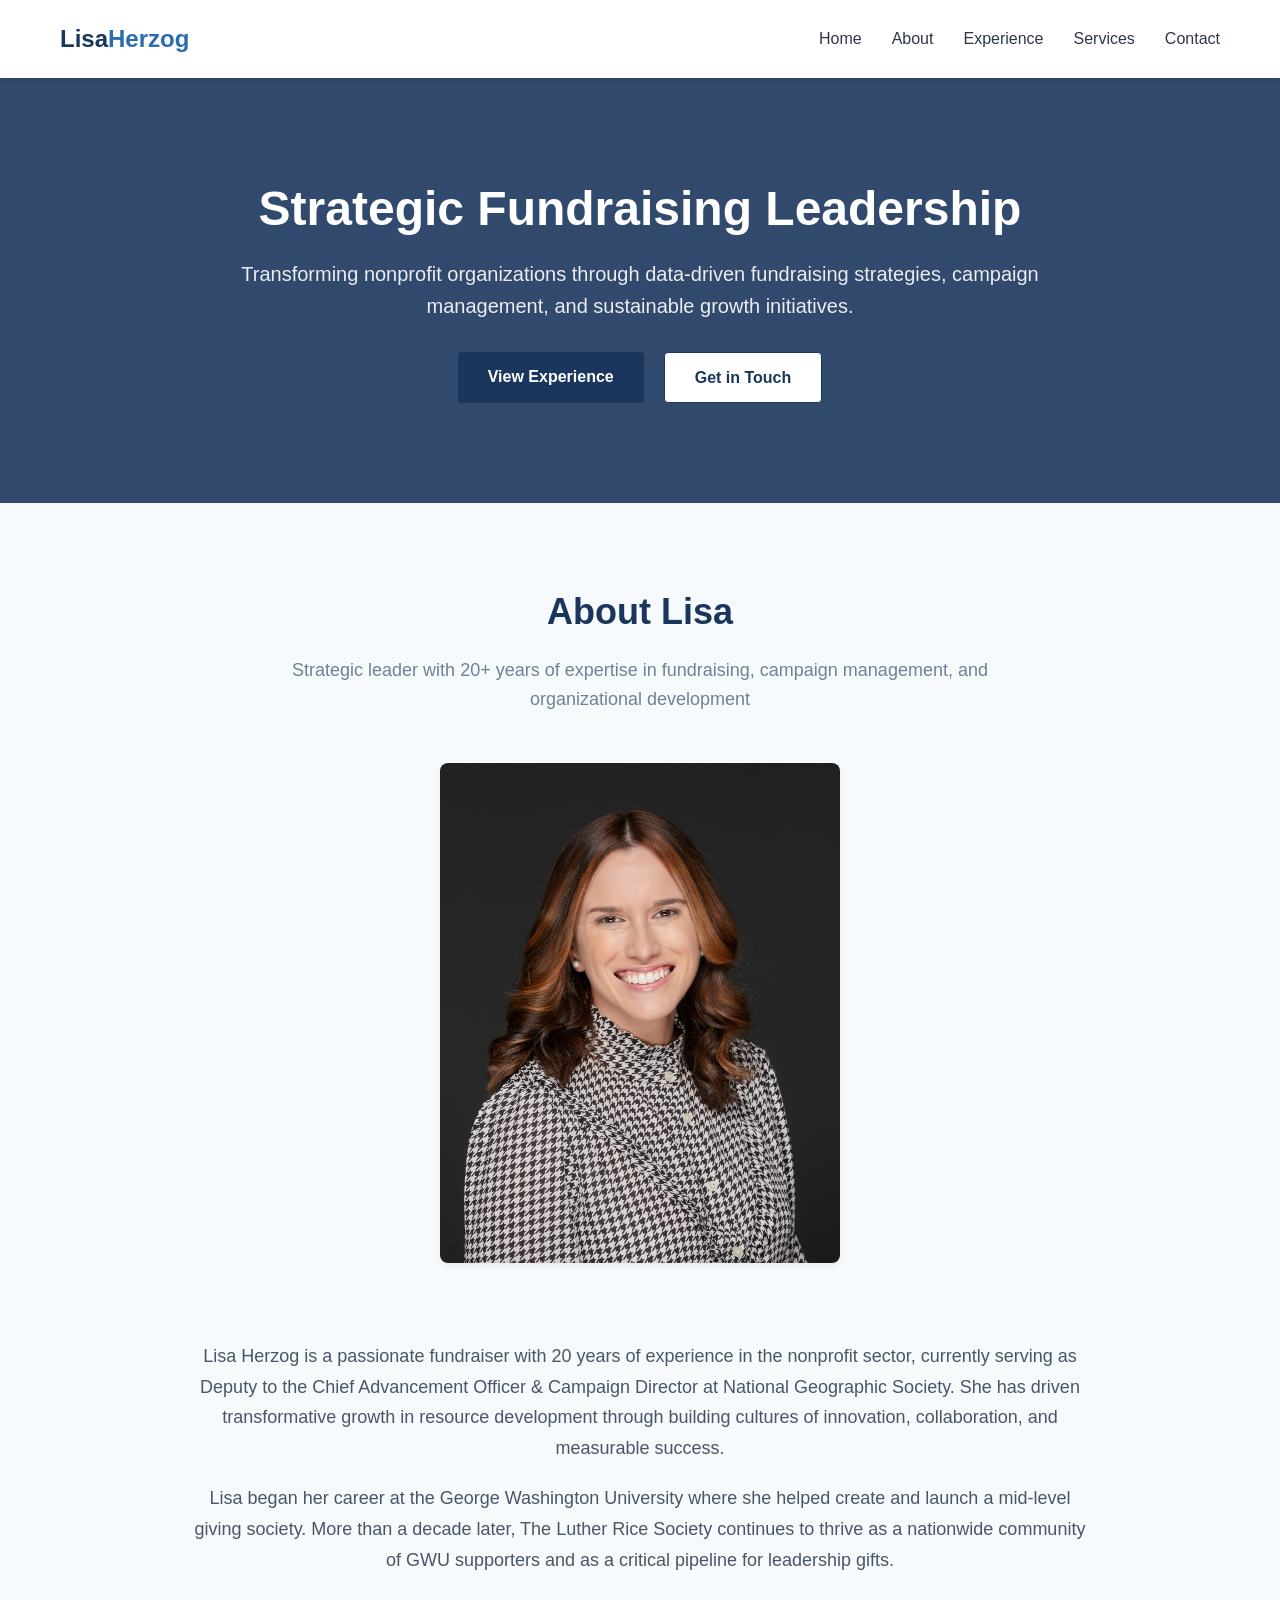
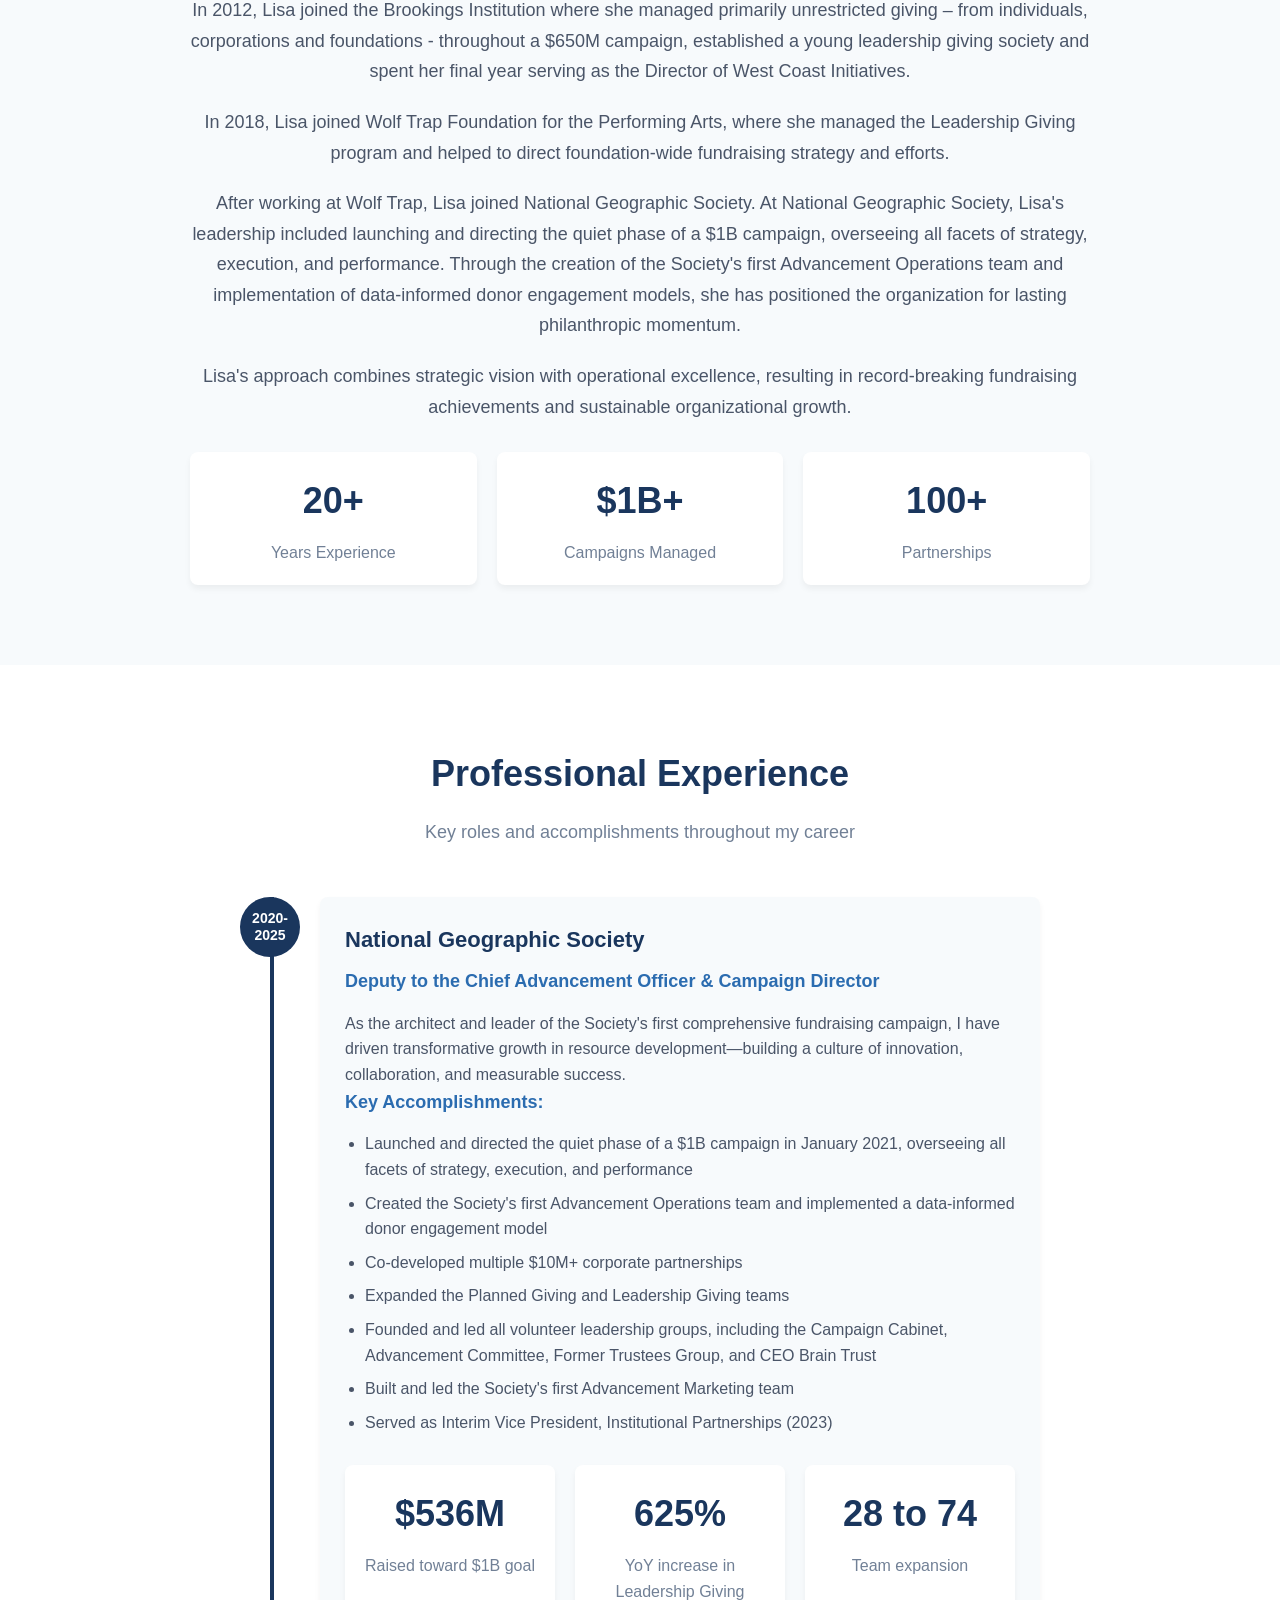
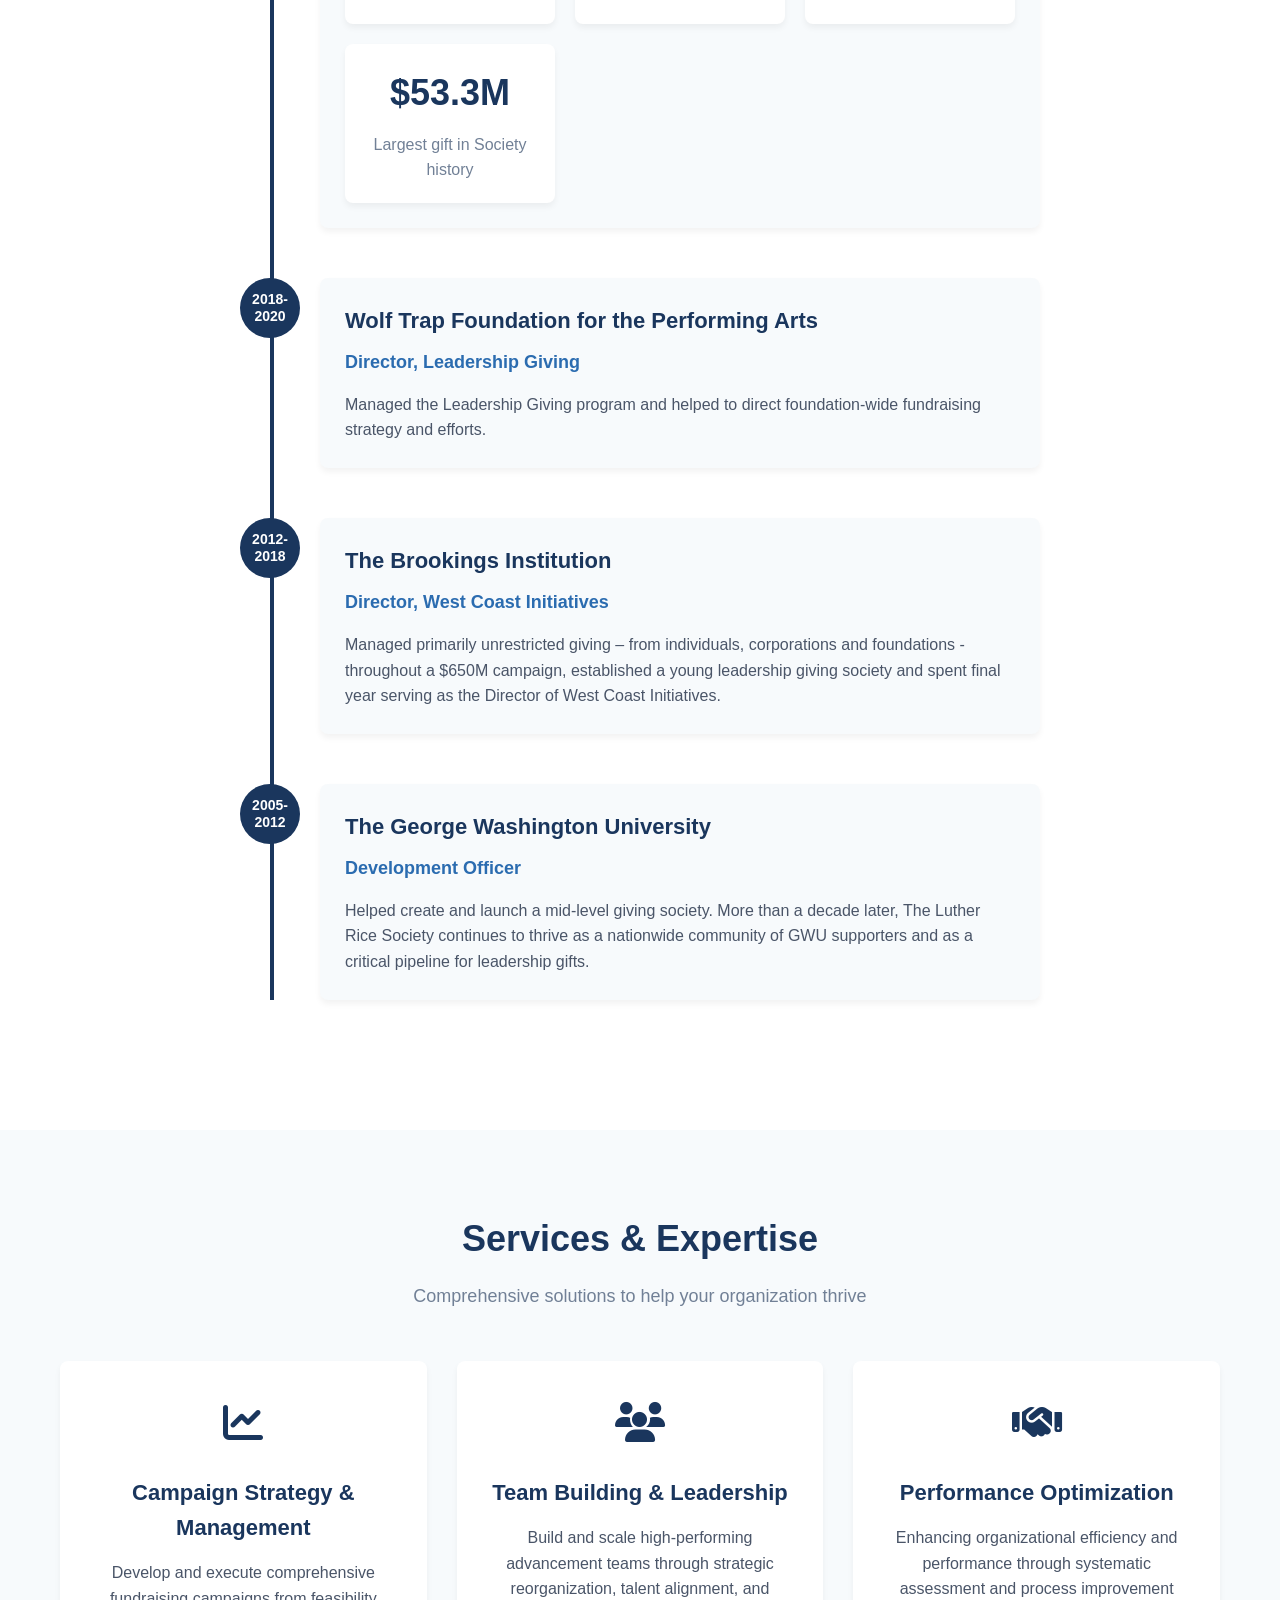
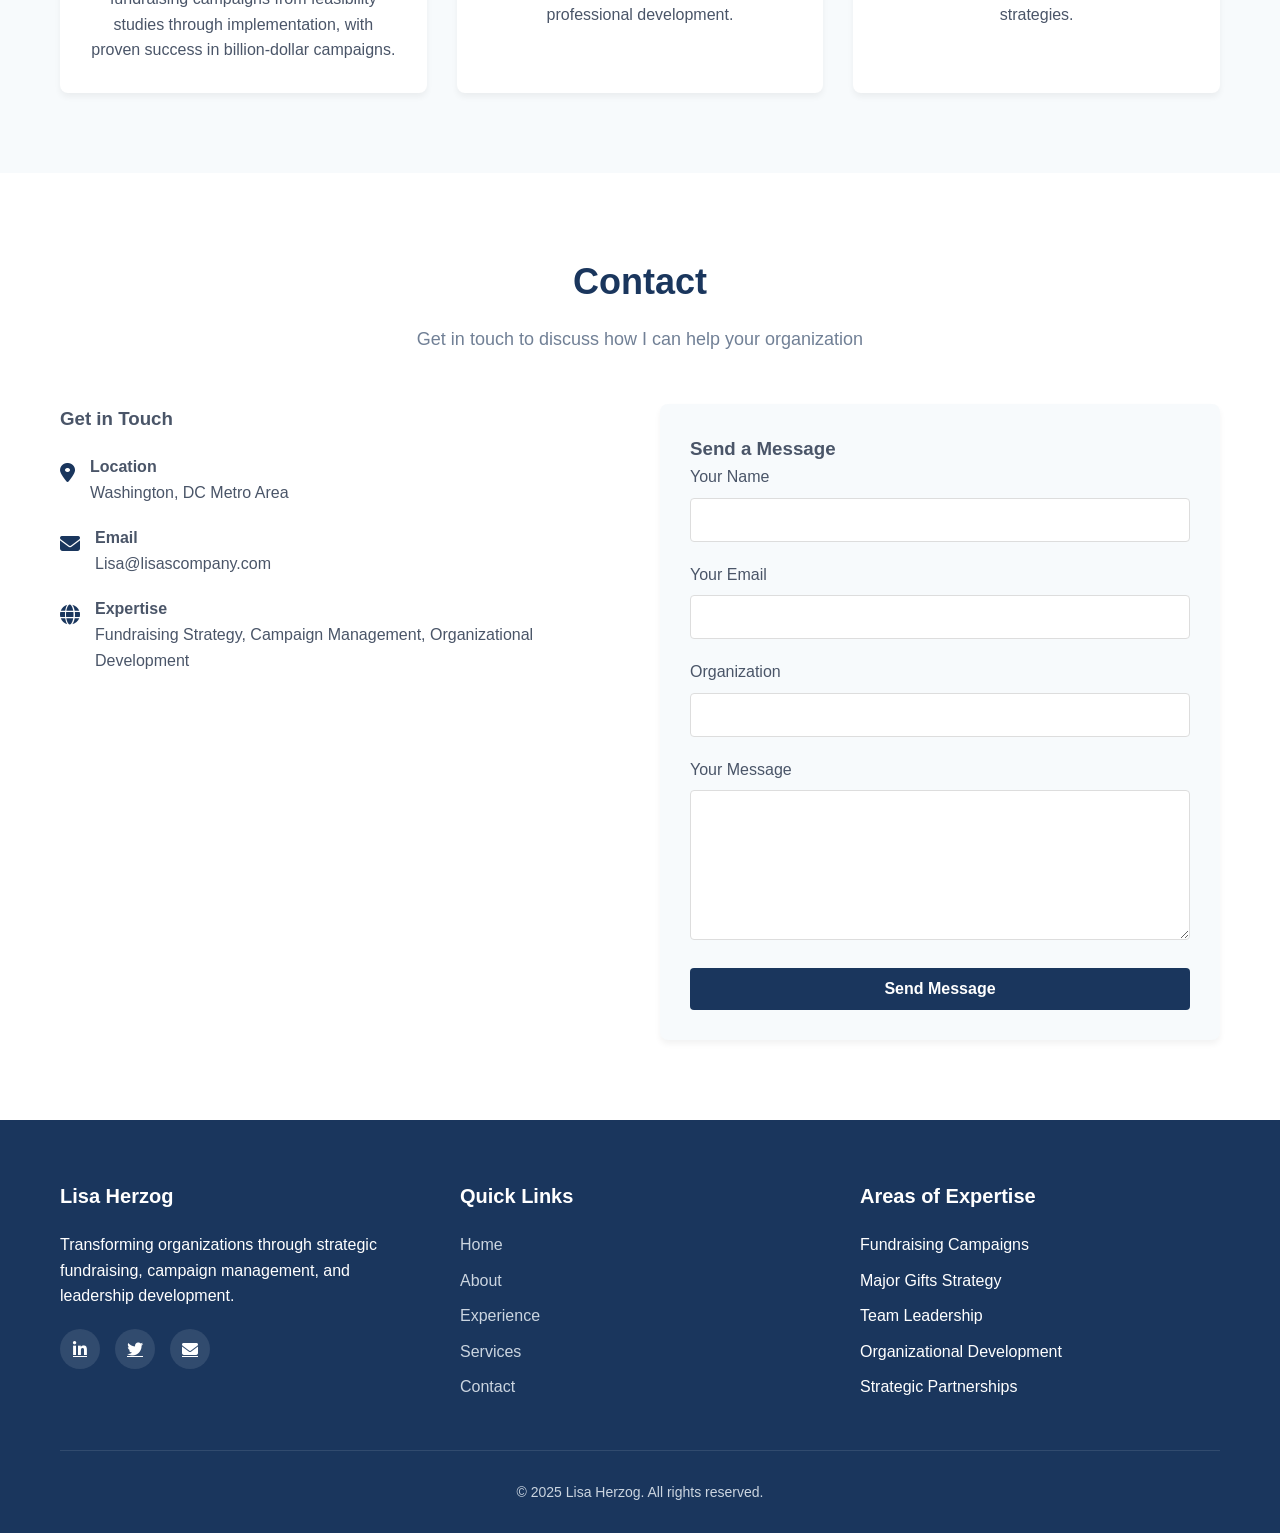
==== index.html @ 886665b0 "Update index.html" ====
<!DOCTYPE html>
<html lang="en">
<head>
    <meta charset="UTF-8">
    <meta name="viewport" content="width=device-width, initial-scale=1.0">
    <title>Lisa Herzog | Fundraising Strategy & Leadership</title>
    <link rel="stylesheet" href="https://cdnjs.cloudflare.com/ajax/libs/font-awesome/6.4.0/css/all.min.css">
    <style>
        /* Base Styles */
        :root {
            --primary: #1a365d;
            --secondary: #2b6cb0;
            --accent: #e53e3e;
            --light: #f7fafc;
            --dark: #2d3748;
            --text: #4a5568;
            --text-light: #718096;
            --shadow: 0 4px 6px rgba(0, 0, 0, 0.05);
            --transition: all 0.3s ease;
        }

        * {
            margin: 0;
            padding: 0;
            box-sizing: border-box;
        }

        body {
            font-family: 'Segoe UI', Tahoma, Geneva, Verdana, sans-serif;
            line-height: 1.6;
            color: var(--text);
            background-color: #fff;
        }

        .container {
            width: 100%;
            max-width: 1200px;
            margin: 0 auto;
            padding: 0 20px;
        }

        .btn {
            display: inline-block;
            padding: 12px 30px;
            background-color: var(--primary);
            color: white;
            border: none;
            border-radius: 4px;
            font-size: 16px;
            font-weight: 600;
            cursor: pointer;
            transition: var(--transition);
            text-decoration: none;
        }

        .btn:hover {
            background-color: var(--secondary);
            transform: translateY(-2px);
        }

        .btn-secondary {
            background-color: white;
            color: var(--primary);
            border: 1px solid var(--primary);
        }

        .btn-secondary:hover {
            background-color: var(--primary);
            color: white;
        }

        .section {
            padding: 80px 0;
        }

        .section-title {
            text-align: center;
            margin-bottom: 50px;
        }

        .section-title h2 {
            font-size: 36px;
            color: var(--primary);
            margin-bottom: 15px;
        }

        .section-title p {
            font-size: 18px;
            color: var(--text-light);
            max-width: 700px;
            margin: 0 auto;
        }

        /* Header */
        header {
            background-color: white;
            box-shadow: var(--shadow);
            position: fixed;
            width: 100%;
            top: 0;
            z-index: 1000;
        }

        .navbar {
            display: flex;
            justify-content: space-between;
            align-items: center;
            padding: 20px 0;
        }

        .logo {
            font-size: 24px;
            font-weight: 700;
            color: var(--primary);
            text-decoration: none;
        }

        .logo span {
            color: var(--secondary);
        }

        .nav-links {
            display: flex;
            list-style: none;
        }

        .nav-links li {
            margin-left: 30px;
        }

        .nav-links a {
            text-decoration: none;
            color: var(--dark);
            font-weight: 500;
            transition: var(--transition);
        }

        .nav-links a:hover {
            color: var(--secondary);
        }

        .mobile-menu {
            display: none;
            font-size: 24px;
            cursor: pointer;
        }

        /* Hero Section */
        .hero {
            background: linear-gradient(rgba(26, 54, 93, 0.9), rgba(26, 54, 93, 0.9)), url('https://images.unsplash.com/photo-1552664730-d307ca884978?ixlib=rb-4.0.3&ixid=M3wxMjA3fDB8MHxwaG90by1wYWdlfHx8fGVufDB8fHx8fA%3D%3D&auto=format&fit=crop&w=1470&q=80') no-repeat center center/cover;
            color: white;
            padding: 180px 0 100px;
            text-align: center;
        }

        .hero h1 {
            font-size: 48px;
            margin-bottom: 20px;
            line-height: 1.2;
        }

        .hero p {
            font-size: 20px;
            max-width: 800px;
            margin: 0 auto 30px;
            color: rgba(255, 255, 255, 0.9);
            text-align: center;
        }

        .hero-btns {
            display: flex;
            gap: 20px;
            justify-content: center;
        }

        /* About Section */
        .about {
            background-color: var(--light);
        }

        .about-content {
            display: flex;
            flex-direction: column;
            align-items: center;
            gap: 40px;
        }

        .about-image {
            text-align: center;
            margin-bottom: 30px;
        }

        .about-image img {
            width: 100%;
            max-width: 400px;
            height: auto;
            border-radius: 8px;
            box-shadow: var(--shadow);
        }

        .about-text {
            max-width: 900px;
            text-align: center;
        }

        .about-text p {
            margin-bottom: 20px;
            font-size: 18px;
            line-height: 1.7;
            text-align: center;
        }

        .about-stats {
            display: grid;
            grid-template-columns: repeat(3, 1fr);
            gap: 20px;
            margin-top: 30px;
        }

        .stat {
            text-align: center;
            padding: 20px;
            background-color: white;
            border-radius: 8px;
            box-shadow: var(--shadow);
        }

        .stat-number {
            font-size: 36px;
            font-weight: bold;
            color: var(--primary);
            margin-bottom: 10px;
        }

        .stat-label {
            color: var(--text-light);
            font-size: 16px;
        }

        /* Experience Section */
        .experience {
            background-color: white;
        }

        .timeline {
            position: relative;
            max-width: 800px;
            margin: 0 auto;
        }

        .timeline::before {
            content: '';
            position: absolute;
            left: 30px;
            top: 0;
            bottom: 0;
            width: 4px;
            background-color: var(--primary);
        }

        .timeline-item {
            position: relative;
            margin-bottom: 50px;
            padding-left: 80px;
        }

        .timeline-date {
            position: absolute;
            left: 0;
            top: 0;
            width: 60px;
            height: 60px;
            background-color: var(--primary);
            color: white;
            border-radius: 50%;
            display: flex;
            align-items: center;
            justify-content: center;
            font-weight: bold;
            text-align: center;
            line-height: 1.2;
            font-size: 14px;
        }

        .timeline-content {
            background-color: var(--light);
            padding: 25px;
            border-radius: 8px;
            box-shadow: var(--shadow);
            text-align: left;
        }

        .timeline-content h3 {
            color: var(--primary);
            margin-bottom: 10px;
            font-size: 22px;
            text-align: left;
        }

        .timeline-content h4 {
            color: var(--secondary);
            margin-bottom: 15px;
            font-size: 18px;
            text-align: left;
        }

        .timeline-content ul {
            padding-left: 20px;
            margin-bottom: 15px;
            text-align: left;
        }

        .timeline-content li {
            margin-bottom: 8px;
            text-align: left;
        }

        .impact-stats {
            display: grid;
            grid-template-columns: repeat(auto-fit, minmax(200px, 1fr));
            gap: 20px;
            margin-top: 30px;
        }

        /* Services Section */
        .services {
            background-color: var(--light);
        }

        .services-grid {
            display: grid;
            grid-template-columns: repeat(auto-fit, minmax(300px, 1fr));
            gap: 30px;
        }

        .service-card {
            background: white;
            border-radius: 8px;
            padding: 30px;
            box-shadow: var(--shadow);
            transition: var(--transition);
            text-align: center;
        }

        .service-card:hover {
            transform: translateY(-10px);
        }

        .service-icon {
            font-size: 40px;
            color: var(--primary);
            margin-bottom: 20px;
        }

        .service-card h3 {
            font-size: 22px;
            margin-bottom: 15px;
            color: var(--primary);
        }

        /* Contact Section */
        .contact {
            background-color: white;
        }

        .contact-content {
            display: grid;
            grid-template-columns: repeat(auto-fit, minmax(300px, 1fr));
            gap: 40px;
        }

        .contact-info {
            display: flex;
            flex-direction: column;
            gap: 20px;
        }

        .contact-item {
            display: flex;
            align-items: flex-start;
            gap: 15px;
        }

        .contact-icon {
            font-size: 20px;
            color: var(--primary);
            margin-top: 3px;
        }

        .contact-form {
            background: var(--light);
            padding: 30px;
            border-radius: 8px;
            box-shadow: var(--shadow);
        }

        .form-group {
            margin-bottom: 20px;
        }

        .form-group label {
            display: block;
            margin-bottom: 8px;
            font-weight: 500;
        }

        .form-control {
            width: 100%;
            padding: 12px 15px;
            border: 1px solid #ddd;
            border-radius: 4px;
            font-size: 16px;
            transition: var(--transition);
        }

        .form-control:focus {
            border-color: var(--primary);
            outline: none;
            box-shadow: 0 0 0 2px rgba(26, 54, 93, 0.2);
        }

        textarea.form-control {
            min-height: 150px;
            resize: vertical;
        }

        /* Footer */
        footer {
            background-color: var(--primary);
            color: white;
            padding: 60px 0 30px;
        }

        .footer-content {
            display: grid;
            grid-template-columns: repeat(auto-fit, minmax(250px, 1fr));
            gap: 40px;
            margin-bottom: 40px;
        }

        .footer-column h3 {
            font-size: 20px;
            margin-bottom: 20px;
            color: white;
        }

        .footer-links {
            list-style: none;
        }

        .footer-links li {
            margin-bottom: 10px;
        }

        .footer-links a {
            color: #cbd5e0;
            text-decoration: none;
            transition: var(--transition);
        }

        .footer-links a:hover {
            color: white;
        }

        .social-links {
            display: flex;
            gap: 15px;
            margin-top: 20px;
        }

        .social-links a {
            display: inline-flex;
            align-items: center;
            justify-content: center;
            width: 40px;
            height: 40px;
            background-color: rgba(255, 255, 255, 0.1);
            border-radius: 50%;
            color: white;
            transition: var(--transition);
        }

        .social-links a:hover {
            background-color: var(--secondary);
            transform: translateY(-3px);
        }

        .copyright {
            text-align: center;
            padding-top: 30px;
            border-top: 1px solid rgba(255, 255, 255, 0.1);
            color: #cbd5e0;
            font-size: 14px;
        }

        /* Responsive Styles */
        @media (max-width: 992px) {
            .hero-btns {
                flex-direction: column;
                align-items: center;
            }
        }

        @media (max-width: 768px) {
            .nav-links {
                display: none;
                position: absolute;
                top: 100%;
                left: 0;
                width: 100%;
                background-color: white;
                flex-direction: column;
                padding: 20px;
                box-shadow: var(--shadow);
            }
            
            .nav-links.active {
                display: flex;
            }
            
            .nav-links li {
                margin: 10px 0;
            }
            
            .mobile-menu {
                display: block;
            }
            
            .hero h1 {
                font-size: 36px;
            }
            
            .hero p {
                font-size: 18px;
            }
            
            .btn {
                width: 100%;
                max-width: 300px;
                margin-bottom: 10px;
            }
            
            .section {
                padding: 60px 0;
            }
            
            .timeline::before {
                left: 20px;
            }
            
            .timeline-item {
                padding-left: 60px;
            }
            
            .timeline-date {
                width: 40px;
                height: 40px;
                font-size: 12px;
            }
            
            .about-stats {
                grid-template-columns: 1fr;
            }
        }
    </style>
</head>
<body>
    <!-- Header -->
    <header>
        <div class="container">
            <nav class="navbar">
                <a href="#" class="logo">Lisa<span>Herzog</span></a>
                <ul class="nav-links">
                    <li><a href="#home">Home</a></li>
                    <li><a href="#about">About</a></li>
                    <li><a href="#experience">Experience</a></li>
                    <li><a href="#services">Services</a></li>
                    <li><a href="#contact">Contact</a></li>
                </ul>
                <div class="mobile-menu">
                    <i class="fas fa-bars"></i>
                </div>
            </nav>
        </div>
    </header>

    <!-- Hero Section -->
    <section class="hero" id="home">
        <div class="container">
            <h1>Strategic Fundraising Leadership</h1>
            <p>Transforming nonprofit organizations through data-driven fundraising strategies, campaign management, and sustainable growth initiatives.</p>
            <div class="hero-btns">
                <a href="#experience" class="btn">View Experience</a>
                <a href="#contact" class="btn btn-secondary">Get in Touch</a>
            </div>
        </div>
    </section>

    <!-- About Section -->
    <section class="section about" id="about">
        <div class="container">
            <div class="section-title">
                <h2>About Lisa</h2>
                <p>Strategic leader with 20+ years of expertise in fundraising, campaign management, and organizational development</p>
            </div>
            <div class="about-content">
                <div class="about-image">
                    <img src="Lisa Herzog_portrait_20220201_0812 (1).jpg" alt="Lisa Herzog">
                </div>
                <div class="about-text">
                    <p>Lisa Herzog is a passionate fundraiser with 20 years of experience in the nonprofit sector, currently serving as Deputy to the Chief Advancement Officer & Campaign Director at National Geographic Society. She has driven transformative growth in resource development through building cultures of innovation, collaboration, and measurable success.</p>
                    
                    <p>Lisa began her career at the George Washington University where she helped create and launch a mid-level giving society. More than a decade later, The Luther Rice Society continues to thrive as a nationwide community of GWU supporters and as a critical pipeline for leadership gifts.</p>
                    
                    <p>In 2012, Lisa joined the Brookings Institution where she managed primarily unrestricted giving – from individuals, corporations and foundations - throughout a $650M campaign, established a young leadership giving society and spent her final year serving as the Director of West Coast Initiatives.</p>
                    
                    <p>In 2018, Lisa joined Wolf Trap Foundation for the Performing Arts, where she managed the Leadership Giving program and helped to direct foundation-wide fundraising strategy and efforts.</p>
                    
                    <p>After working at Wolf Trap, Lisa joined National Geographic Society. At National Geographic Society, Lisa's leadership included launching and directing the quiet phase of a $1B campaign, overseeing all facets of strategy, execution, and performance. Through the creation of the Society's first Advancement Operations team and implementation of data-informed donor engagement models, she has positioned the organization for lasting philanthropic momentum.</p>
                    
                    <p>Lisa's approach combines strategic vision with operational excellence, resulting in record-breaking fundraising achievements and sustainable organizational growth.</p>
                    
                    <div class="about-stats">
                        <div class="stat">
                            <div class="stat-number">20+</div>
                            <div class="stat-label">Years Experience</div>
                        </div>
                        <div class="stat">
                            <div class="stat-number">$1B+</div>
                            <div class="stat-label">Campaigns Managed</div>
                        </div>
                        <div class="stat">
                            <div class="stat-number">100+</div>
                            <div class="stat-label">Partnerships</div>
                        </div>
                    </div>
                </div>
            </div>
        </div>
    </section>

    <!-- Experience Section -->
    <section class="section experience" id="experience">
        <div class="container">
            <div class="section-title">
                <h2>Professional Experience</h2>
                <p>Key roles and accomplishments throughout my career</p>
            </div>
            
            <div class="timeline">
                <div class="timeline-item">
                    <div class="timeline-date">2020-2025</div>
                    <div class="timeline-content">
                        <h3>National Geographic Society</h3>
                        <h4>Deputy to the Chief Advancement Officer & Campaign Director</h4>
                        <p>As the architect and leader of the Society's first comprehensive fundraising campaign, I have driven transformative growth in resource development—building a culture of innovation, collaboration, and measurable success.</p>
                        
                        <h4>Key Accomplishments:</h4>
                        <ul>
                            <li>Launched and directed the quiet phase of a $1B campaign in January 2021, overseeing all facets of strategy, execution, and performance</li>
                            <li>Created the Society's first Advancement Operations team and implemented a data-informed donor engagement model</li>
                            <li>Co-developed multiple $10M+ corporate partnerships</li>
                            <li>Expanded the Planned Giving and Leadership Giving teams</li>
                            <li>Founded and led all volunteer leadership groups, including the Campaign Cabinet, Advancement Committee, Former Trustees Group, and CEO Brain Trust</li>
                            <li>Built and led the Society's first Advancement Marketing team</li>
                            <li>Served as Interim Vice President, Institutional Partnerships (2023)</li>
                        </ul>
                        
                        <div class="impact-stats">
                            <div class="stat">
                                <div class="stat-number">$536M</div>
                                <div class="stat-label">Raised toward $1B goal</div>
                            </div>
                            <div class="stat">
                                <div class="stat-number">625%</div>
                                <div class="stat-label">YoY increase in Leadership Giving</div>
                            </div>
                            <div class="stat">
                                <div class="stat-number">28 to 74</div>
                                <div class="stat-label">Team expansion</div>
                            </div>
                            <div class="stat">
                                <div class="stat-number">$53.3M</div>
                                <div class="stat-label">Largest gift in Society history</div>
                            </div>
                        </div>
                    </div>
                </div>
                
                <div class="timeline-item">
                    <div class="timeline-date">2018-2020</div>
                    <div class="timeline-content">
                        <h3>Wolf Trap Foundation for the Performing Arts</h3>
                        <h4>Director, Leadership Giving</h4>
                        <p>Managed the Leadership Giving program and helped to direct foundation-wide fundraising strategy and efforts.</p>
                    </div>
                </div>
                
                <div class="timeline-item">
                    <div class="timeline-date">2012-2018</div>
                    <div class="timeline-content">
                        <h3>The Brookings Institution</h3>
                        <h4>Director, West Coast Initiatives</h4>
                        <p>Managed primarily unrestricted giving – from individuals, corporations and foundations - throughout a $650M campaign, established a young leadership giving society and spent final year serving as the Director of West Coast Initiatives.</p>
                    </div>
                </div>
                
                <div class="timeline-item">
                    <div class="timeline-date">2005-2012</div>
                    <div class="timeline-content">
                        <h3>The George Washington University</h3>
                        <h4>Development Officer</h4>
                        <p>Helped create and launch a mid-level giving society. More than a decade later, The Luther Rice Society continues to thrive as a nationwide community of GWU supporters and as a critical pipeline for leadership gifts.</p>
                    </div>
                </div>
            </div>
        </div>
    </section>

    <!-- Services Section -->
    <section class="section services" id="services">
        <div class="container">
            <div class="section-title">
                <h2>Services & Expertise</h2>
                <p>Comprehensive solutions to help your organization thrive</p>
            </div>
            <div class="services-grid">
                <div class="service-card">
                    <div class="service-icon">
                        <i class="fas fa-chart-line"></i>
                    </div>
                    <h3>Campaign Strategy & Management</h3>
                    <p>Develop and execute comprehensive fundraising campaigns from feasibility studies through implementation, with proven success in billion-dollar campaigns.</p>
                </div>
                <div class="service-card">
                    <div class="service-icon">
                        <i class="fas fa-users"></i>
                    </div>
                    <h3>Team Building & Leadership</h3>
                    <p>Build and scale high-performing advancement teams through strategic reorganization, talent alignment, and professional development.</p>
                </div>
                <div class="service-card">
                    <div class="service-icon">
                        <i class="fas fa-handshake"></i>
                    </div>
                    <h3>Performance Optimization</h3>
                    <p>Enhancing organizational efficiency and performance through systematic assessment and process improvement strategies.</p>
                </div>
            </div>
        </div>
    </section>

    <!-- Contact Section -->
    <section class="section contact" id="contact">
        <div class="container">
            <div class="section-title">
                <h2>Contact</h2>
                <p>Get in touch to discuss how I can help your organization</p>
            </div>
            <div class="contact-content">
                <div class="contact-info">
                    <h3>Get in Touch</h3>
                    <div class="contact-item">
                        <div class="contact-icon">
                            <i class="fas fa-map-marker-alt"></i>
                        </div>
                        <div>
                            <h4>Location</h4>
                            <p>Washington, DC Metro Area</p>
                        </div>
                    </div>
                    <div class="contact-item">
                        <div class="contact-icon">
                            <i class="fas fa-envelope"></i>
                        </div>
                        <div>
                            <h4>Email</h4>
                            <p>Lisa@lisascompany.com</p>
                        </div>
                    </div>
                    <div class="contact-item">
                        <div class="contact-icon">
                            <i class="fas fa-globe"></i>
                        </div>
                        <div>
                            <h4>Expertise</h4>
                            <p>Fundraising Strategy, Campaign Management, Organizational Development</p>
                        </div>
                    </div>
                </div>
                <div class="contact-form">
                    <h3>Send a Message</h3>
                    <form id="contactForm">
                        <div class="form-group">
                            <label for="name">Your Name</label>
                            <input type="text" id="name" class="form-control" required>
                        </div>
                        <div class="form-group">
                            <label for="email">Your Email</label>
                            <input type="email" id="email" class="form-control" required>
                        </div>
                        <div class="form-group">
                            <label for="organization">Organization</label>
                            <input type="text" id="organization" class="form-control">
                        </div>
                        <div class="form-group">
                            <label for="message">Your Message</label>
                            <textarea id="message" class="form-control" required></textarea>
                        </div>
                        <button type="submit" class="btn" style="width: 100%;">Send Message</button>
                    </form>
                </div>
            </div>
        </div>
    </section>

    <!-- Footer -->
    <footer>
        <div class="container">
            <div class="footer-content">
                <div class="footer-column">
                    <h3>Lisa Herzog</h3>
                    <p>Transforming organizations through strategic fundraising, campaign management, and leadership development.</p>
                    <div class="social-links">
                        <a href="#"><i class="fab fa-linkedin-in"></i></a>
                        <a href="#"><i class="fab fa-twitter"></i></a>
                        <a href="#"><i class="fas fa-envelope"></i></a>
                    </div>
                </div>
                <div class="footer-column">
                    <h3>Quick Links</h3>
                    <ul class="footer-links">
                        <li><a href="#home">Home</a></li>
                        <li><a href="#about">About</a></li>
                        <li><a href="#experience">Experience</a></li>
                        <li><a href="#services">Services</a></li>
                        <li><a href="#contact">Contact</a></li>
                    </ul>
                </div>
                <div class="footer-column">
                    <h3>Areas of Expertise</h3>
                    <ul class="footer-links">
                        <li>Fundraising Campaigns</li>
                        <li>Major Gifts Strategy</li>
                        <li>Team Leadership</li>
                        <li>Organizational Development</li>
                        <li>Strategic Partnerships</li>
                    </ul>
                </div>
            </div>
            <div class="copyright">
                <p>&copy; 2025 Lisa Herzog. All rights reserved.</p>
            </div>
        </div>
    </footer>

    <script>
        // Mobile menu toggle
        document.querySelector('.mobile-menu').addEventListener('click', function() {
            document.querySelector('.nav-links').classList.toggle('active');
        });

        // Smooth scrolling for anchor links
        document.querySelectorAll('a[href^="#"]').forEach(anchor => {
            anchor.addEventListener('click', function(e) {
                e.preventDefault();
                
                const targetId = this.getAttribute('href');
                if(targetId === '#') return;
                
                const targetElement = document.querySelector(targetId);
                if(targetElement) {
                    window.scrollTo({
                        top: targetElement.offsetTop - 80,
                        behavior: 'smooth'
                    });
                    
                    // Close mobile menu if open
                    document.querySelector('.nav-links').classList.remove('active');
                }
            });
        });

        // Form submission
        document.getElementById('contactForm').addEventListener('submit', function(e) {
            e.preventDefault();
            alert('Thank you for your message! I will get back to you soon.');
            this.reset();
        });
    </script>
</body>
</html>
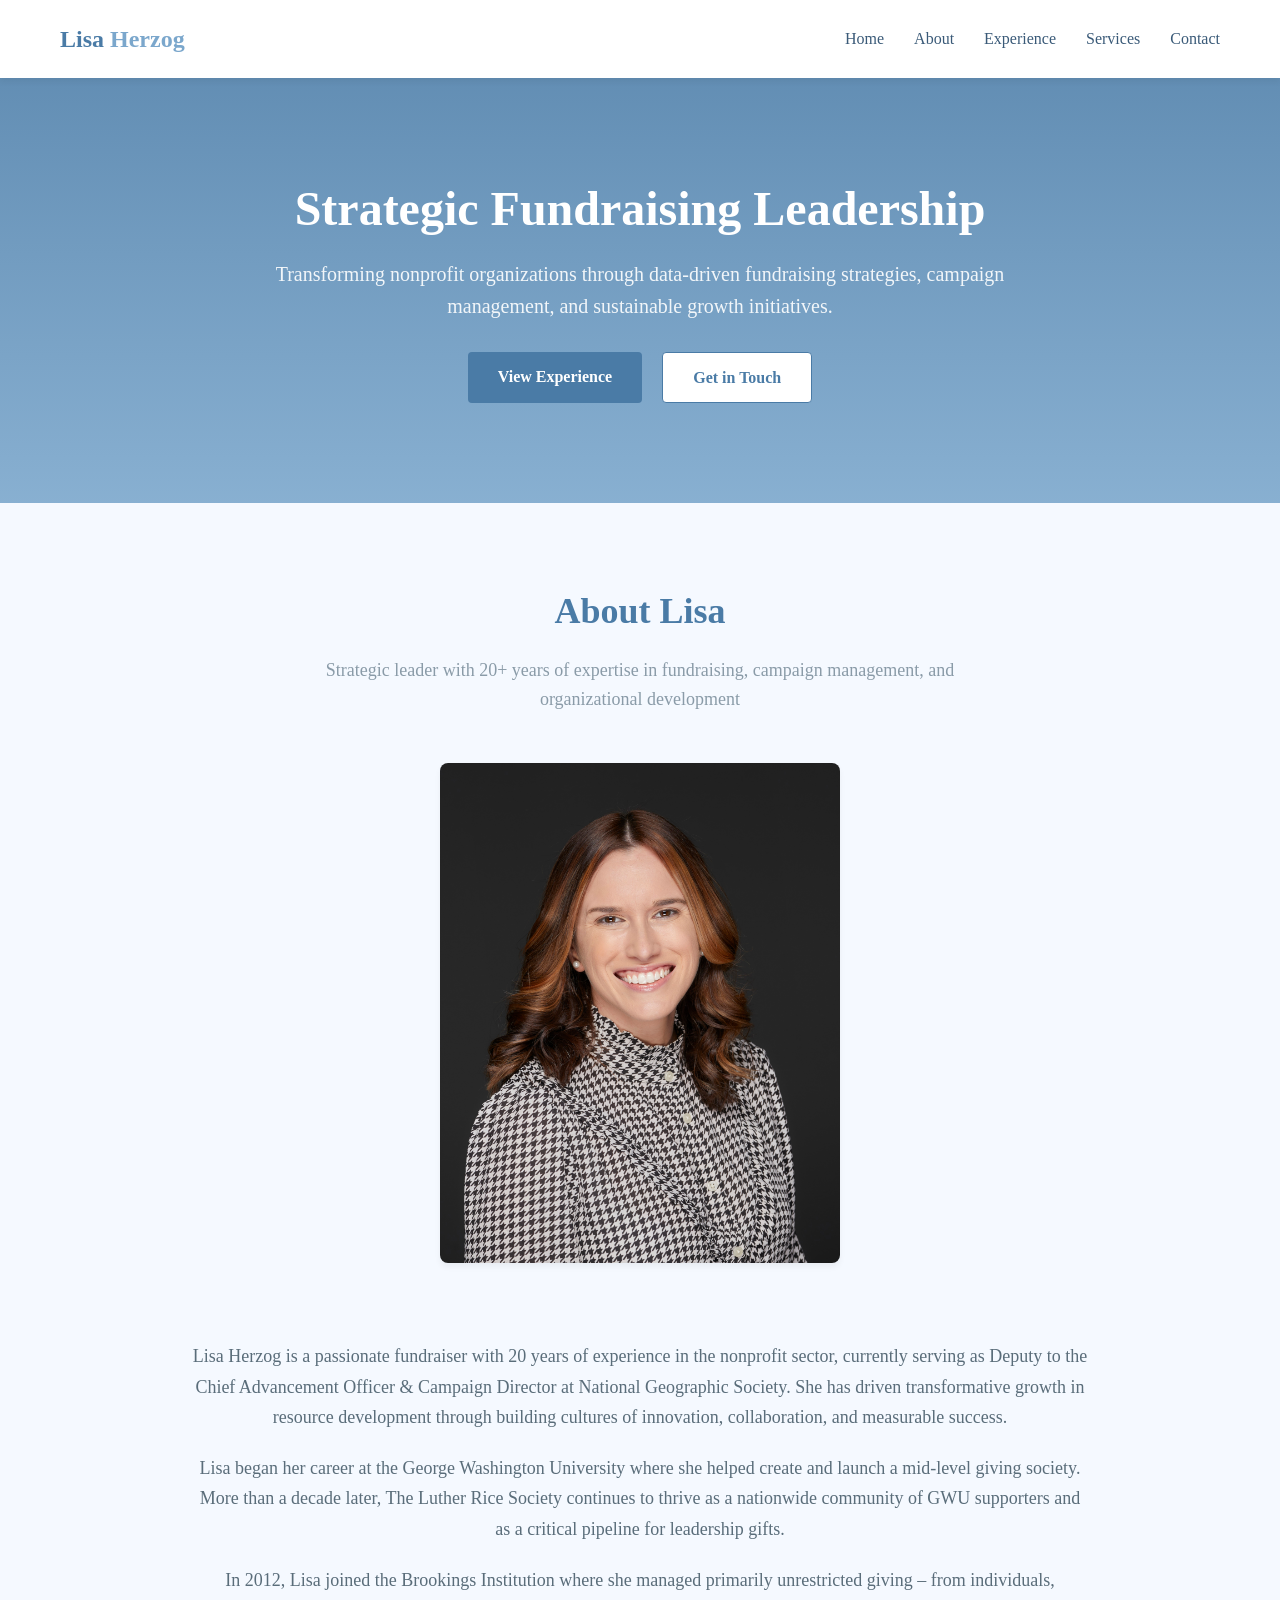
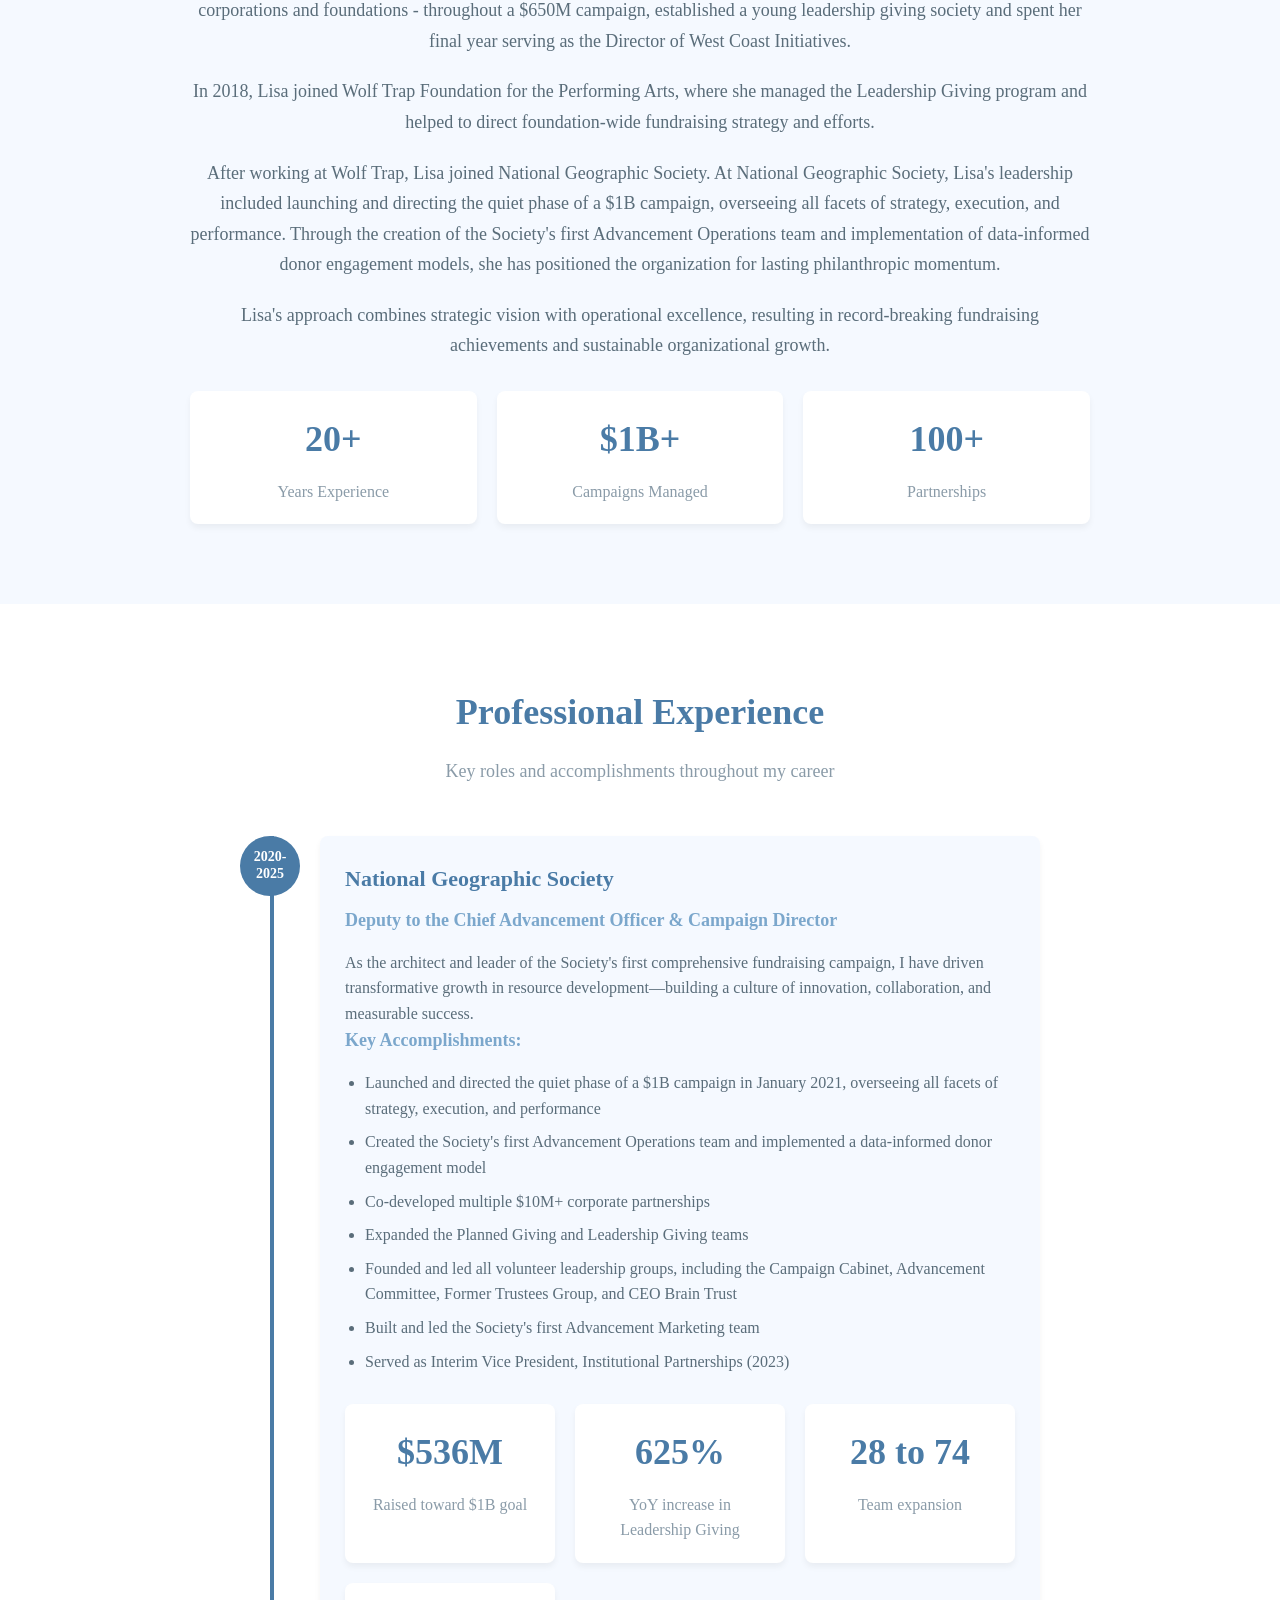
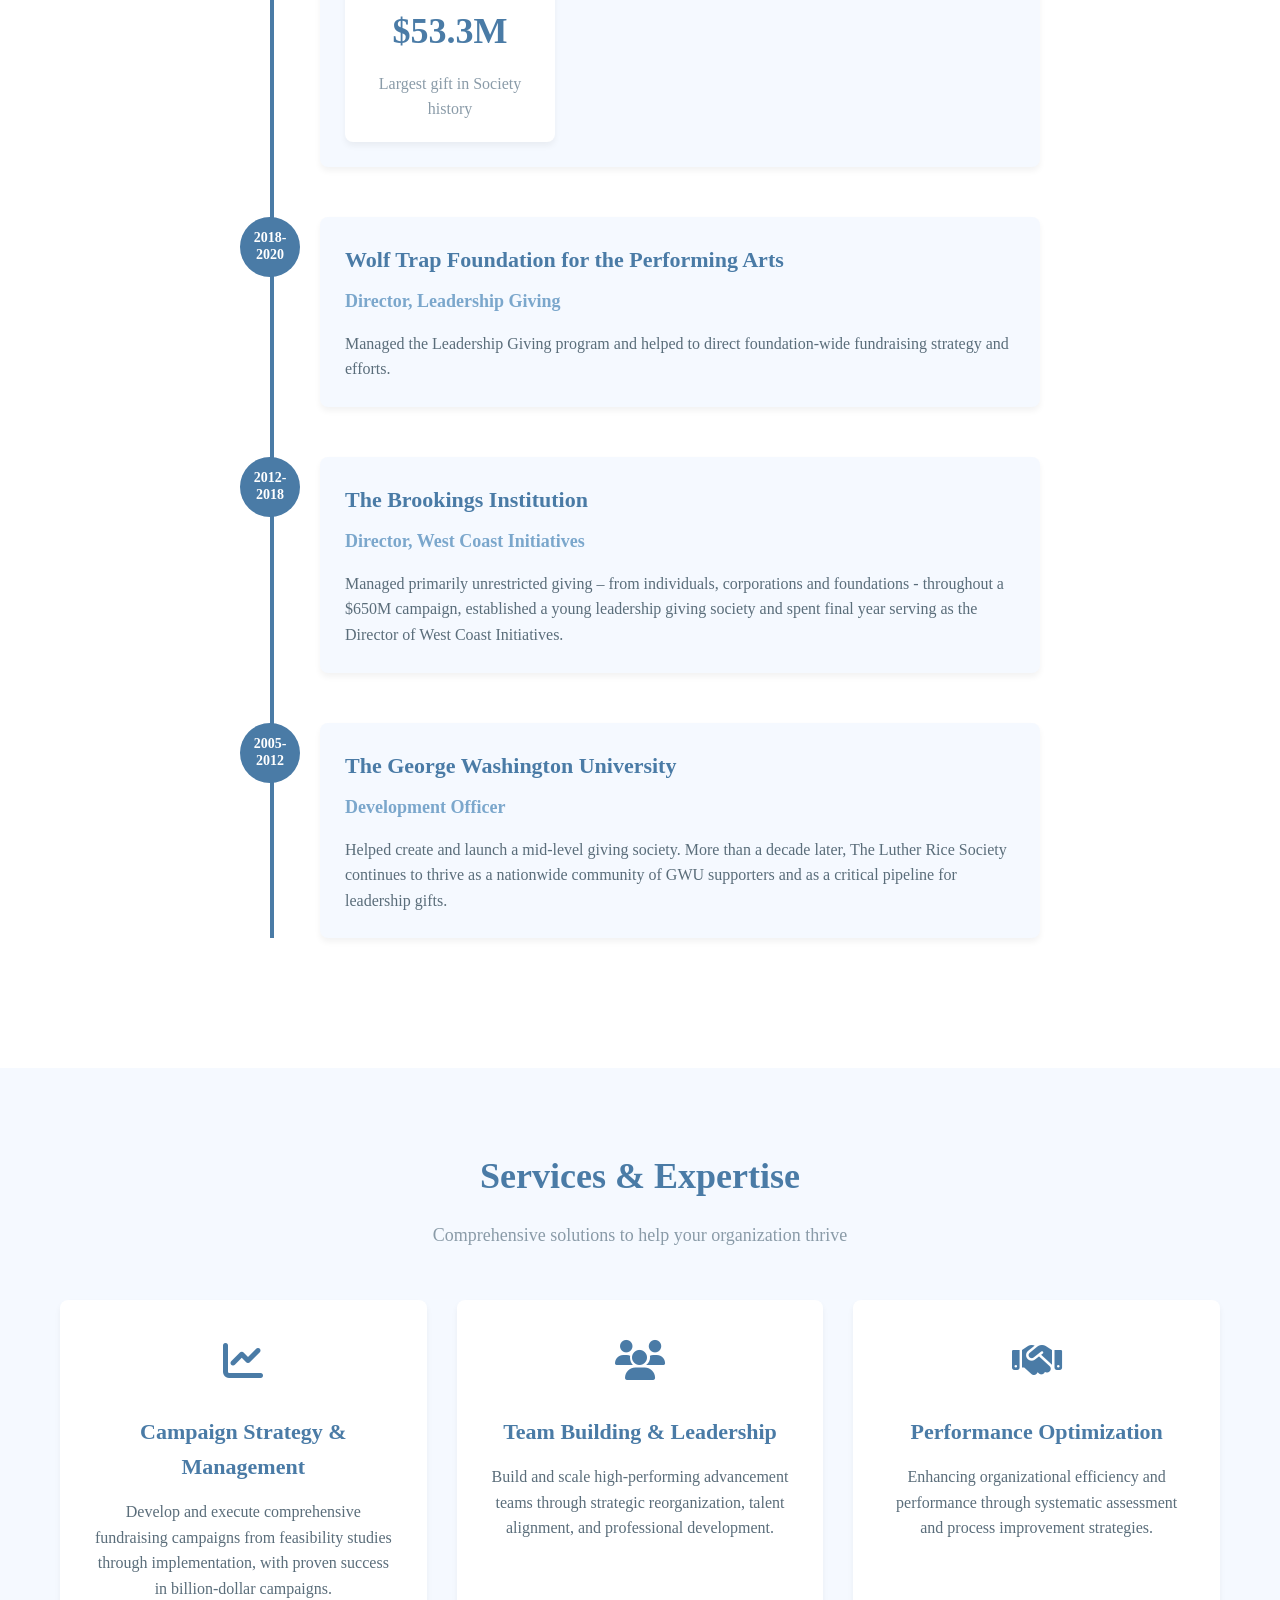
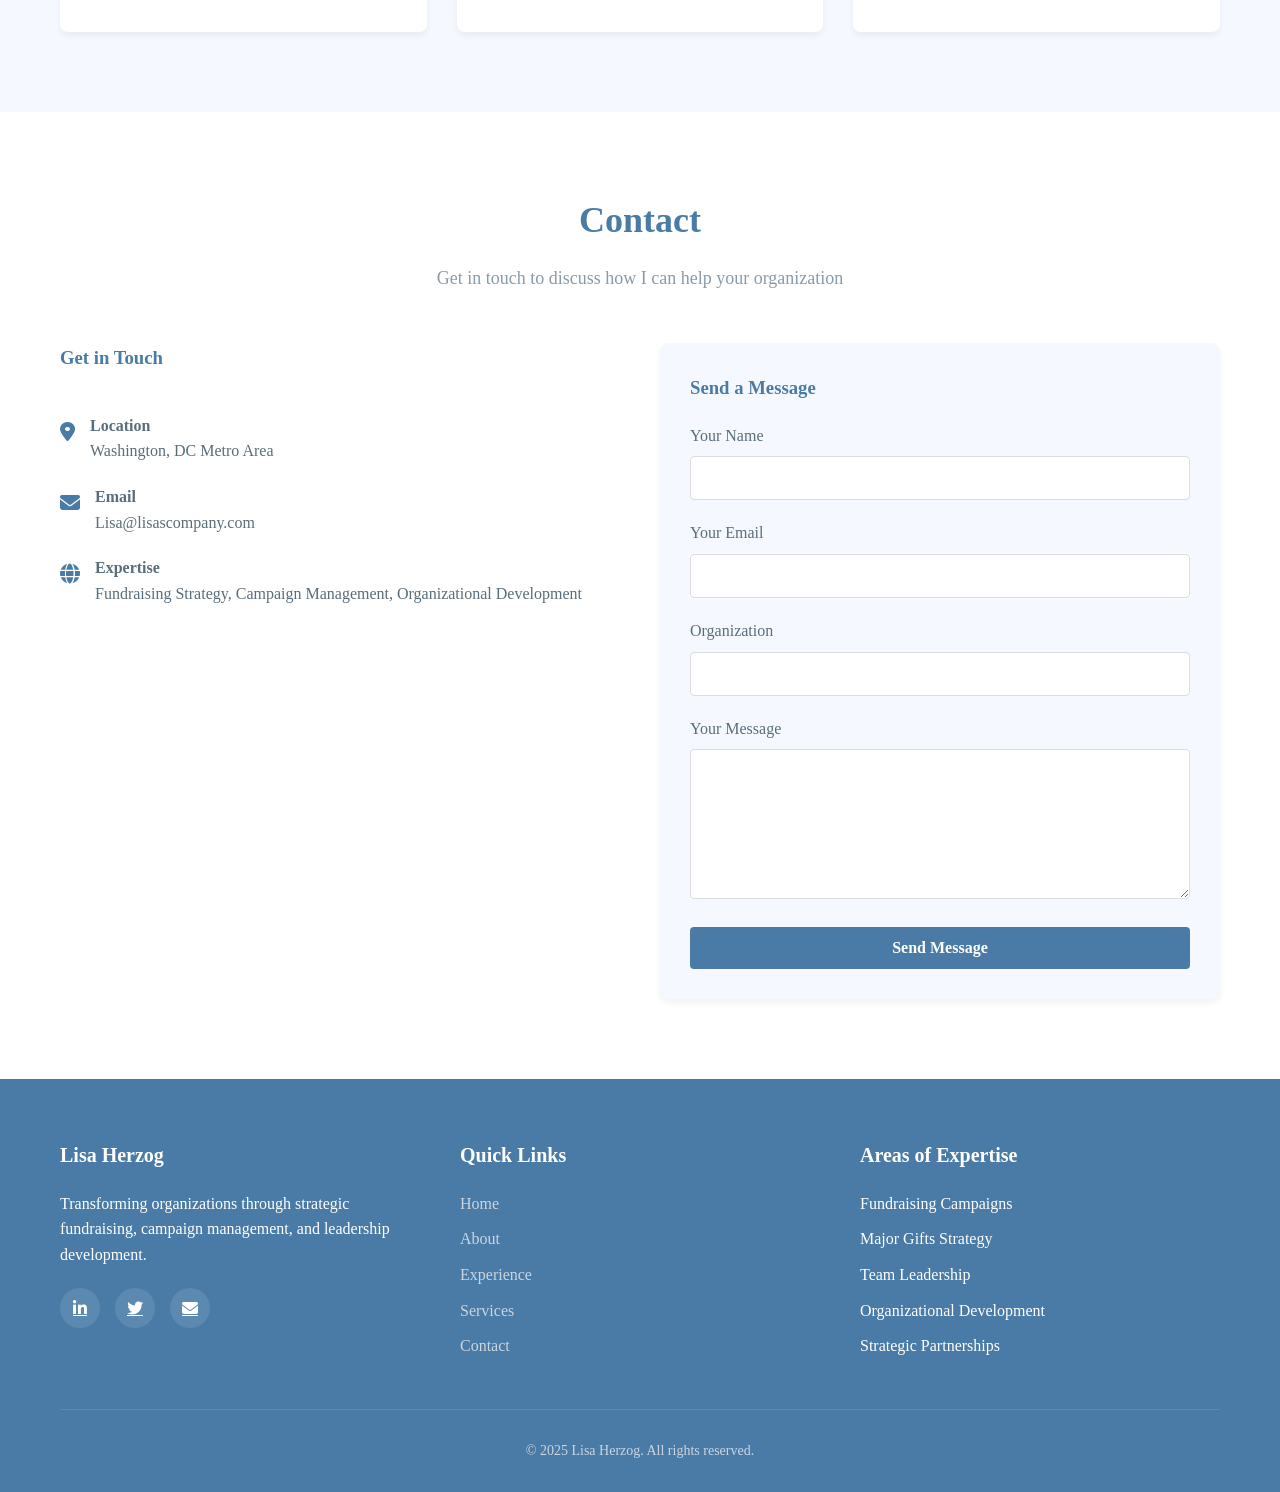
==== commit df8566db: "Update index.html" ====
--- a/index.html
+++ b/index.html
@@ -8,13 +8,13 @@
     <style>
         /* Base Styles */
         :root {
-            --primary: #1a365d;
-            --secondary: #2b6cb0;
-            --accent: #e53e3e;
-            --light: #f7fafc;
-            --dark: #2d3748;
-            --text: #4a5568;
-            --text-light: #718096;
+            --primary: #4a7ba6;
+            --secondary: #7ba7cc;
+            --accent: #e6a4b4;
+            --light: #f5f9ff;
+            --dark: #3a5a78;
+            --text: #5a6d7a;
+            --text-light: #8a9ba8;
             --shadow: 0 4px 6px rgba(0, 0, 0, 0.05);
             --transition: all 0.3s ease;
         }
@@ -26,7 +26,7 @@
         }
 
         body {
-            font-family: 'Segoe UI', Tahoma, Geneva, Verdana, sans-serif;
+            font-family: Georgia, 'Times New Roman', Times, serif;
             line-height: 1.6;
             color: var(--text);
             background-color: #fff;
@@ -51,6 +51,7 @@
             cursor: pointer;
             transition: var(--transition);
             text-decoration: none;
+            font-family: Georgia, 'Times New Roman', Times, serif;
         }
 
         .btn:hover {
@@ -82,6 +83,7 @@
             font-size: 36px;
             color: var(--primary);
             margin-bottom: 15px;
+            font-family: Georgia, 'Times New Roman', Times, serif;
         }
 
         .section-title p {
@@ -89,6 +91,7 @@
             color: var(--text-light);
             max-width: 700px;
             margin: 0 auto;
+            font-family: Georgia, 'Times New Roman', Times, serif;
         }
 
         /* Header */
@@ -113,6 +116,7 @@
             font-weight: 700;
             color: var(--primary);
             text-decoration: none;
+            font-family: Georgia, 'Times New Roman', Times, serif;
         }
 
         .logo span {
@@ -133,6 +137,7 @@
             color: var(--dark);
             font-weight: 500;
             transition: var(--transition);
+            font-family: Georgia, 'Times New Roman', Times, serif;
         }
 
         .nav-links a:hover {
@@ -147,7 +152,7 @@
 
         /* Hero Section */
         .hero {
-            background: linear-gradient(rgba(26, 54, 93, 0.9), rgba(26, 54, 93, 0.9)), url('https://images.unsplash.com/photo-1552664730-d307ca884978?ixlib=rb-4.0.3&ixid=M3wxMjA3fDB8MHxwaG90by1wYWdlfHx8fGVufDB8fHx8fA%3D%3D&auto=format&fit=crop&w=1470&q=80') no-repeat center center/cover;
+            background: linear-gradient(rgba(74, 123, 166, 0.9), rgba(123, 167, 204, 0.9)), no-repeat center center/cover;
             color: white;
             padding: 180px 0 100px;
             text-align: center;
@@ -157,6 +162,7 @@
             font-size: 48px;
             margin-bottom: 20px;
             line-height: 1.2;
+            font-family: Georgia, 'Times New Roman', Times, serif;
         }
 
         .hero p {
@@ -165,6 +171,7 @@
             margin: 0 auto 30px;
             color: rgba(255, 255, 255, 0.9);
             text-align: center;
+            font-family: Georgia, 'Times New Roman', Times, serif;
         }
 
         .hero-btns {
@@ -208,6 +215,7 @@
             font-size: 18px;
             line-height: 1.7;
             text-align: center;
+            font-family: Georgia, 'Times New Roman', Times, serif;
         }
 
         .about-stats {
@@ -230,11 +238,13 @@
             font-weight: bold;
             color: var(--primary);
             margin-bottom: 10px;
+            font-family: Georgia, 'Times New Roman', Times, serif;
         }
 
         .stat-label {
             color: var(--text-light);
             font-size: 16px;
+            font-family: Georgia, 'Times New Roman', Times, serif;
         }
 
         /* Experience Section */
@@ -280,6 +290,7 @@
             text-align: center;
             line-height: 1.2;
             font-size: 14px;
+            font-family: Georgia, 'Times New Roman', Times, serif;
         }
 
         .timeline-content {
@@ -295,6 +306,7 @@
             margin-bottom: 10px;
             font-size: 22px;
             text-align: left;
+            font-family: Georgia, 'Times New Roman', Times, serif;
         }
 
         .timeline-content h4 {
@@ -302,6 +314,7 @@
             margin-bottom: 15px;
             font-size: 18px;
             text-align: left;
+            font-family: Georgia, 'Times New Roman', Times, serif;
         }
 
         .timeline-content ul {
@@ -313,6 +326,7 @@
         .timeline-content li {
             margin-bottom: 8px;
             text-align: left;
+            font-family: Georgia, 'Times New Roman', Times, serif;
         }
 
         .impact-stats {
@@ -356,6 +370,11 @@
             font-size: 22px;
             margin-bottom: 15px;
             color: var(--primary);
+            font-family: Georgia, 'Times New Roman', Times, serif;
+        }
+
+        .service-card p {
+            font-family: Georgia, 'Times New Roman', Times, serif;
         }
 
         /* Contact Section */
@@ -394,6 +413,20 @@
             box-shadow: var(--shadow);
         }
 
+        .contact-form h3, .contact-info h3 {
+            font-family: Georgia, 'Times New Roman', Times, serif;
+            color: var(--primary);
+            margin-bottom: 20px;
+        }
+
+        .contact-item h4 {
+            font-family: Georgia, 'Times New Roman', Times, serif;
+        }
+
+        .contact-item p {
+            font-family: Georgia, 'Times New Roman', Times, serif;
+        }
+
         .form-group {
             margin-bottom: 20px;
         }
@@ -402,6 +435,7 @@
             display: block;
             margin-bottom: 8px;
             font-weight: 500;
+            font-family: Georgia, 'Times New Roman', Times, serif;
         }
 
         .form-control {
@@ -411,12 +445,13 @@
             border-radius: 4px;
             font-size: 16px;
             transition: var(--transition);
+            font-family: Georgia, 'Times New Roman', Times, serif;
         }
 
         .form-control:focus {
             border-color: var(--primary);
             outline: none;
-            box-shadow: 0 0 0 2px rgba(26, 54, 93, 0.2);
+            box-shadow: 0 0 0 2px rgba(74, 123, 166, 0.2);
         }
 
         textarea.form-control {
@@ -442,6 +477,7 @@
             font-size: 20px;
             margin-bottom: 20px;
             color: white;
+            font-family: Georgia, 'Times New Roman', Times, serif;
         }
 
         .footer-links {
@@ -450,12 +486,14 @@
 
         .footer-links li {
             margin-bottom: 10px;
+            font-family: Georgia, 'Times New Roman', Times, serif;
         }
 
         .footer-links a {
             color: #cbd5e0;
             text-decoration: none;
             transition: var(--transition);
+            font-family: Georgia, 'Times New Roman', Times, serif;
         }
 
         .footer-links a:hover {
@@ -491,6 +529,7 @@
             border-top: 1px solid rgba(255, 255, 255, 0.1);
             color: #cbd5e0;
             font-size: 14px;
+            font-family: Georgia, 'Times New Roman', Times, serif;
         }
 
         /* Responsive Styles */
@@ -569,7 +608,7 @@
     <header>
         <div class="container">
             <nav class="navbar">
-                <a href="#" class="logo">Lisa<span>Herzog</span></a>
+                <a href="#" class="logo">Lisa <span>Herzog</span></a>
                 <ul class="nav-links">
                     <li><a href="#home">Home</a></li>
                     <li><a href="#about">About</a></li>
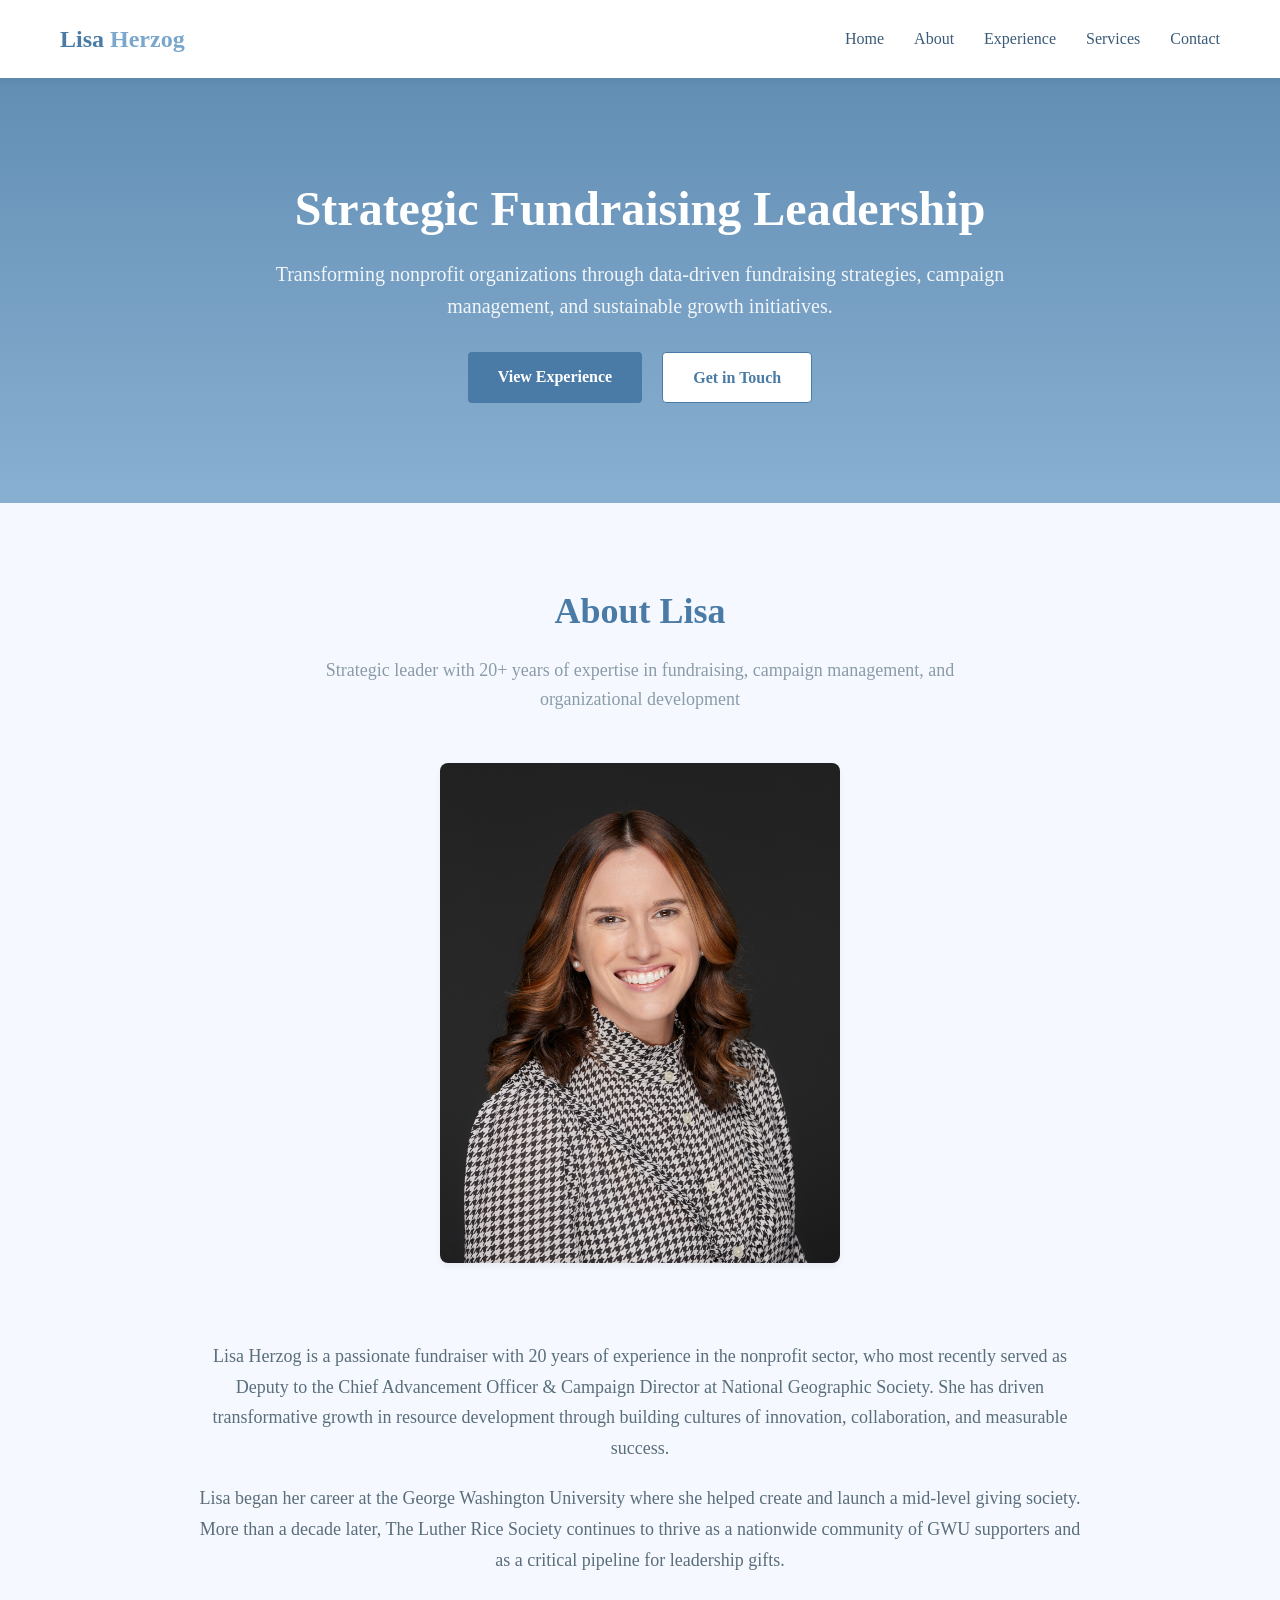
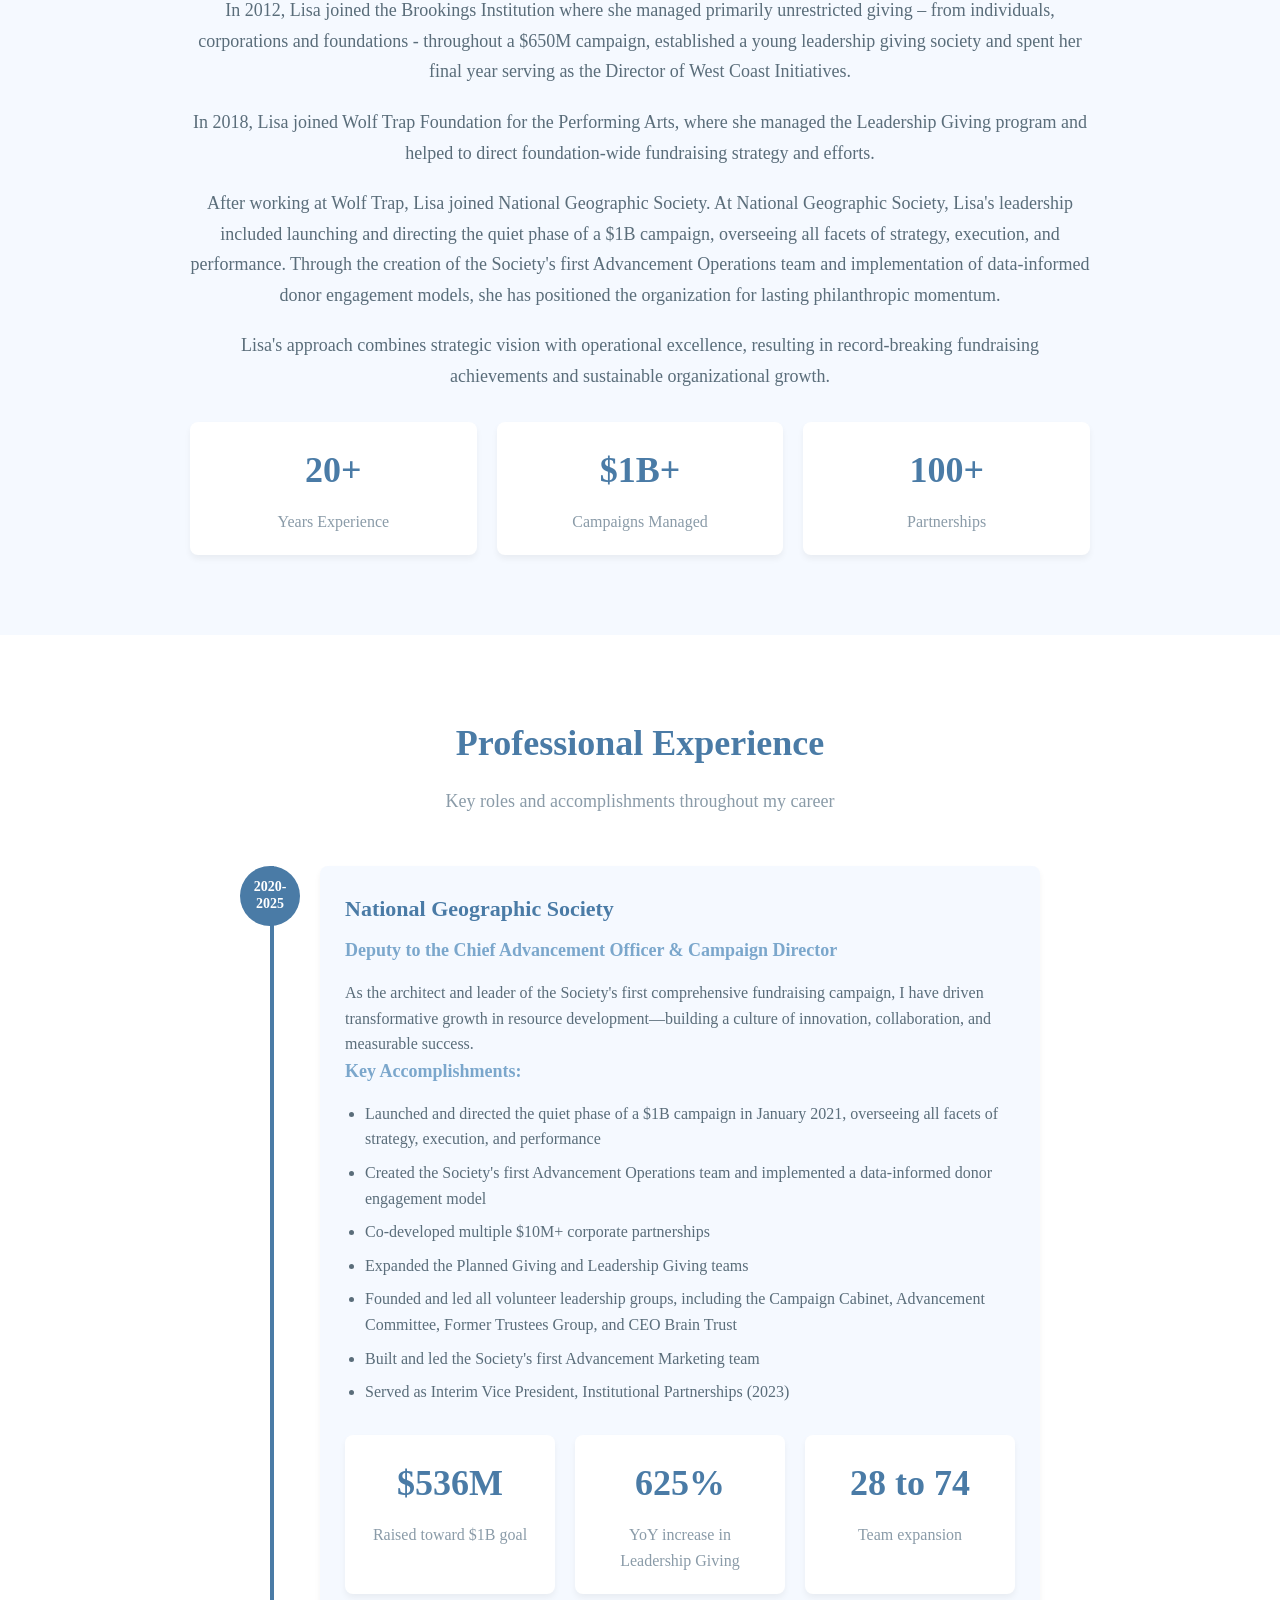
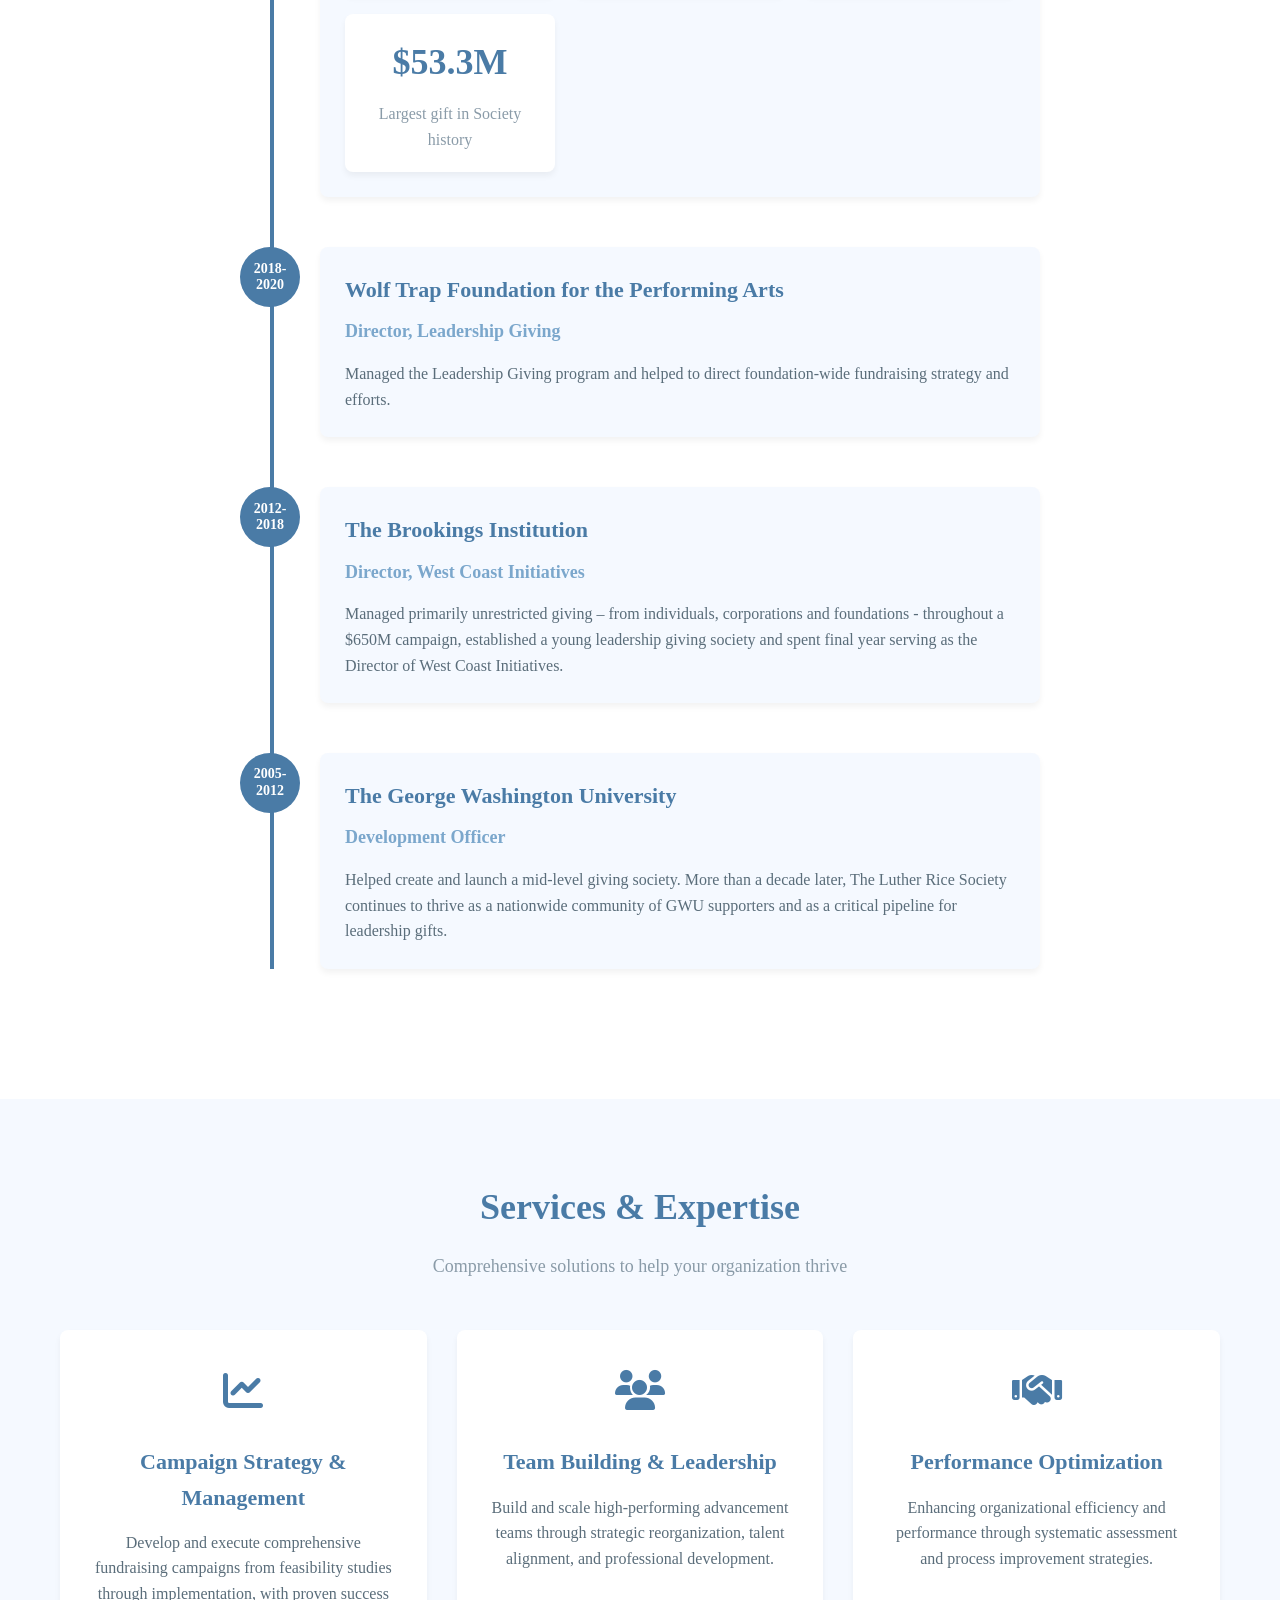
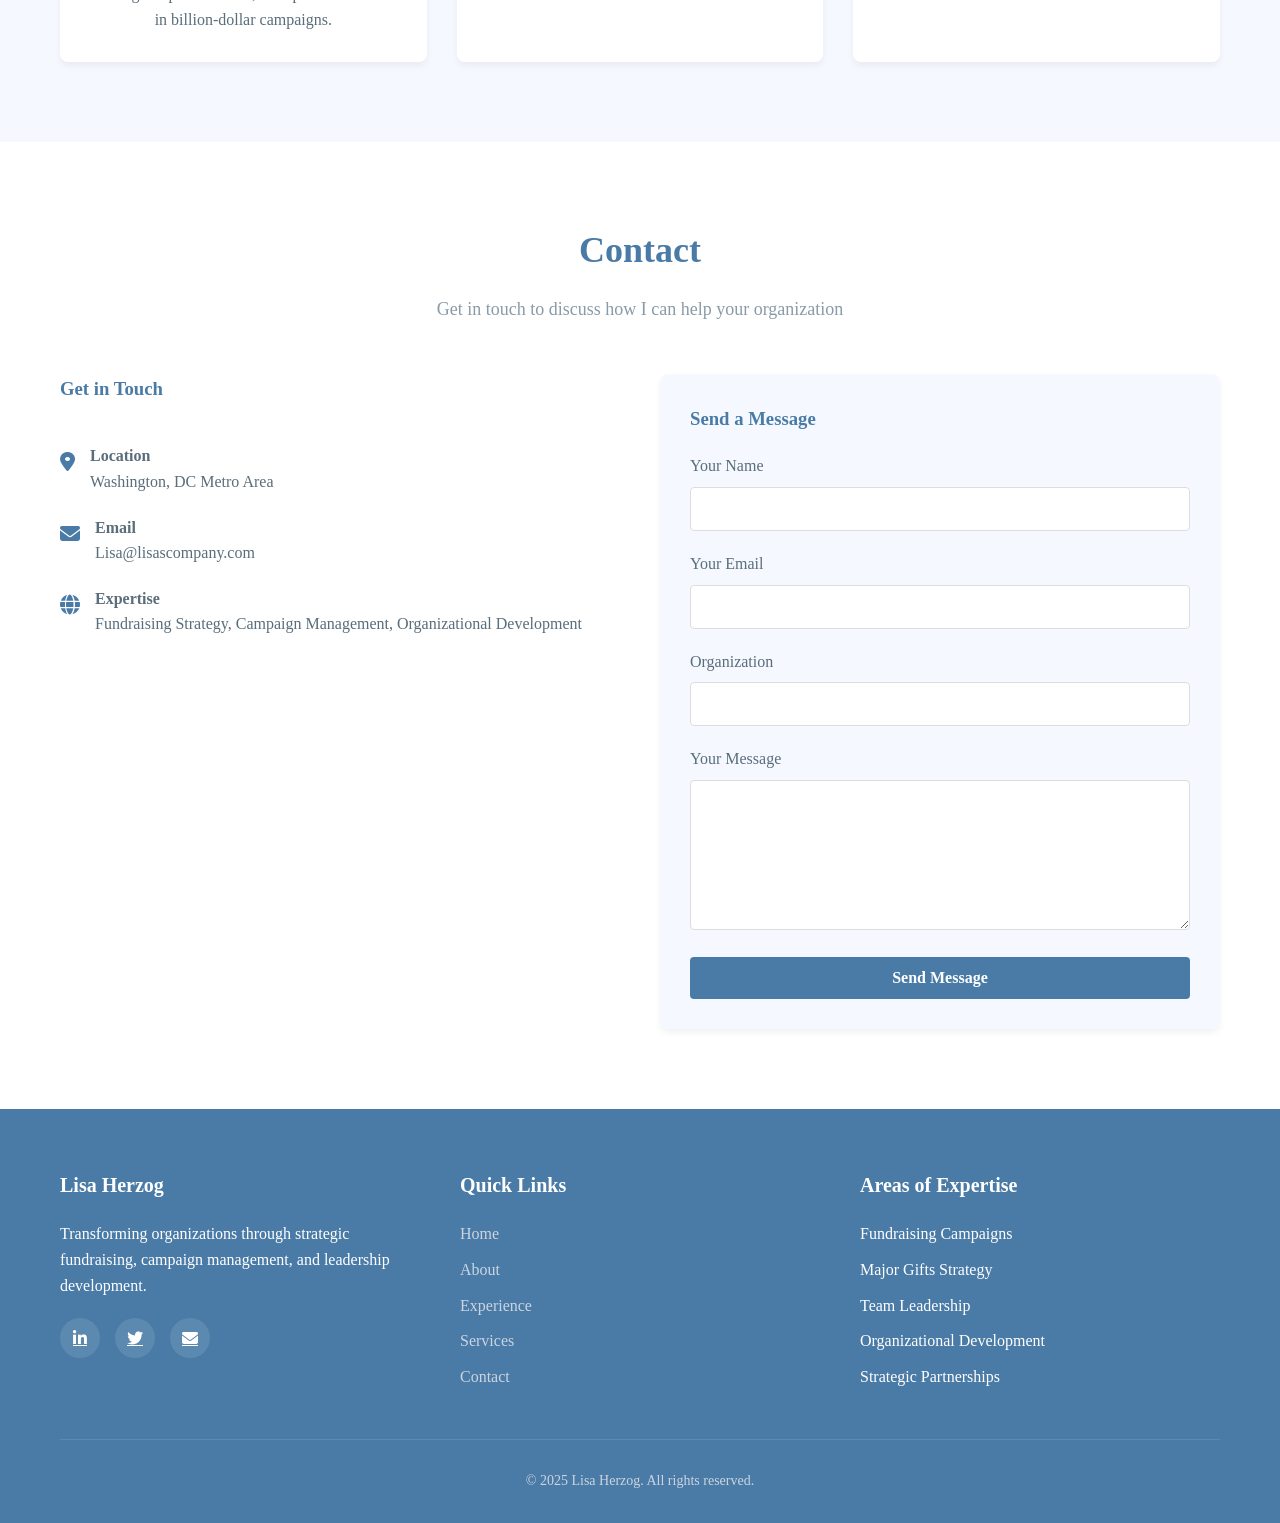
==== commit 2d558009: "Update index.html" ====
--- a/index.html
+++ b/index.html
@@ -647,7 +647,7 @@
                     <img src="Lisa Herzog_portrait_20220201_0812 (1).jpg" alt="Lisa Herzog">
                 </div>
                 <div class="about-text">
-                    <p>Lisa Herzog is a passionate fundraiser with 20 years of experience in the nonprofit sector, currently serving as Deputy to the Chief Advancement Officer & Campaign Director at National Geographic Society. She has driven transformative growth in resource development through building cultures of innovation, collaboration, and measurable success.</p>
+                    <p>Lisa Herzog is a passionate fundraiser with 20 years of experience in the nonprofit sector, who most recently served as Deputy to the Chief Advancement Officer & Campaign Director at National Geographic Society. She has driven transformative growth in resource development through building cultures of innovation, collaboration, and measurable success.</p>
                     
                     <p>Lisa began her career at the George Washington University where she helped create and launch a mid-level giving society. More than a decade later, The Luther Rice Society continues to thrive as a nationwide community of GWU supporters and as a critical pipeline for leadership gifts.</p>
                     
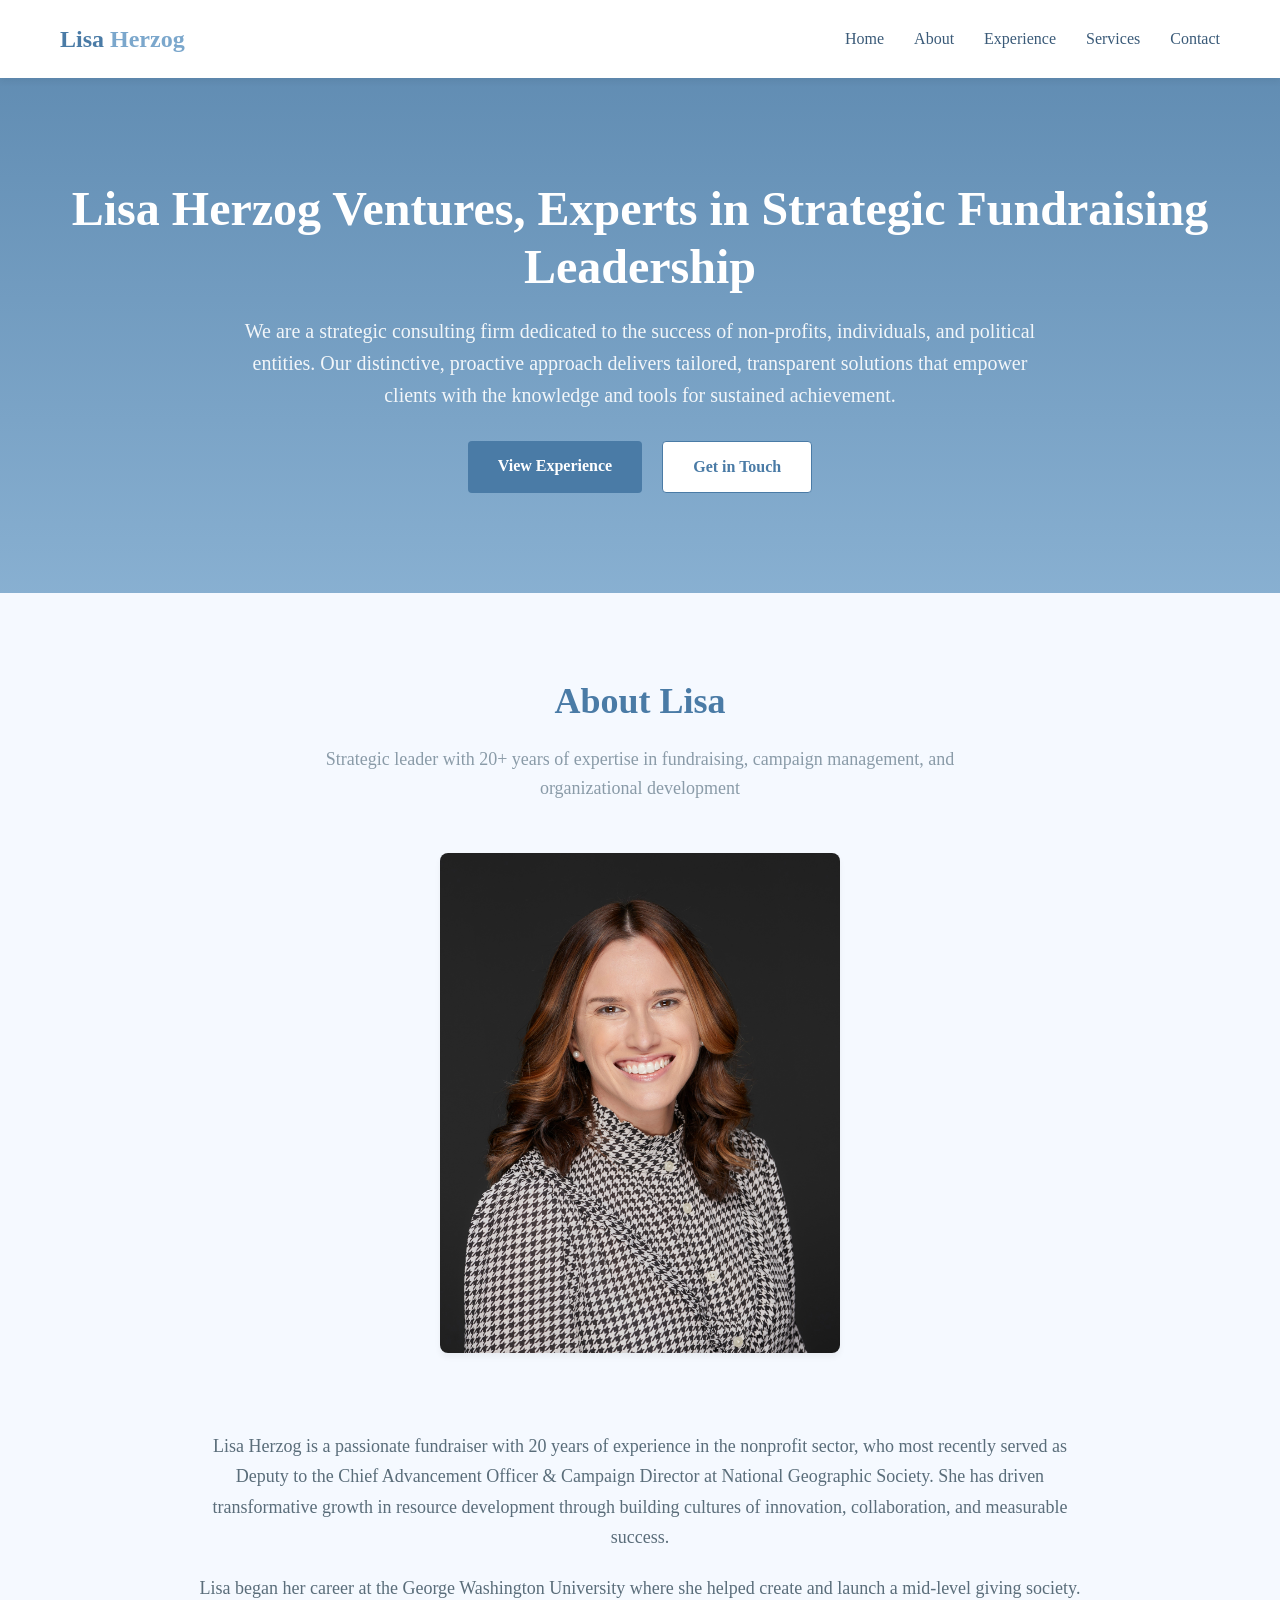
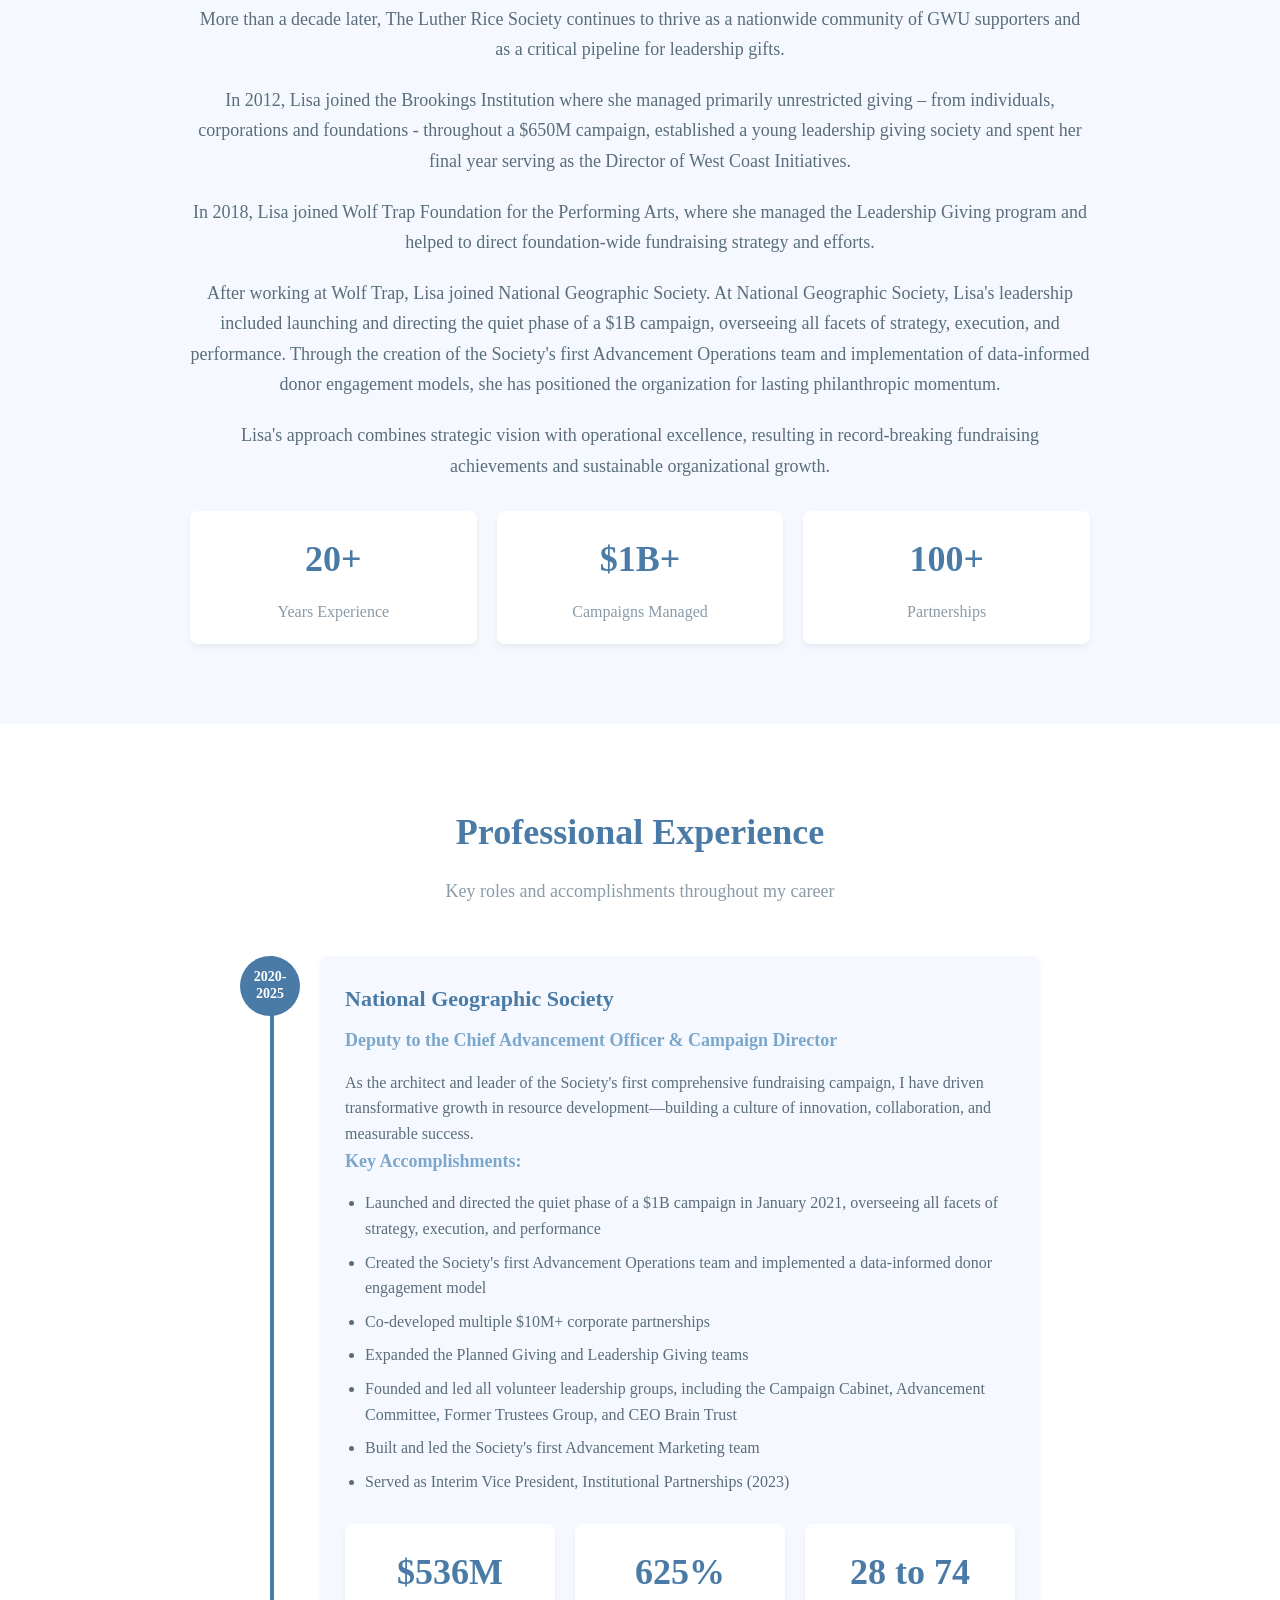
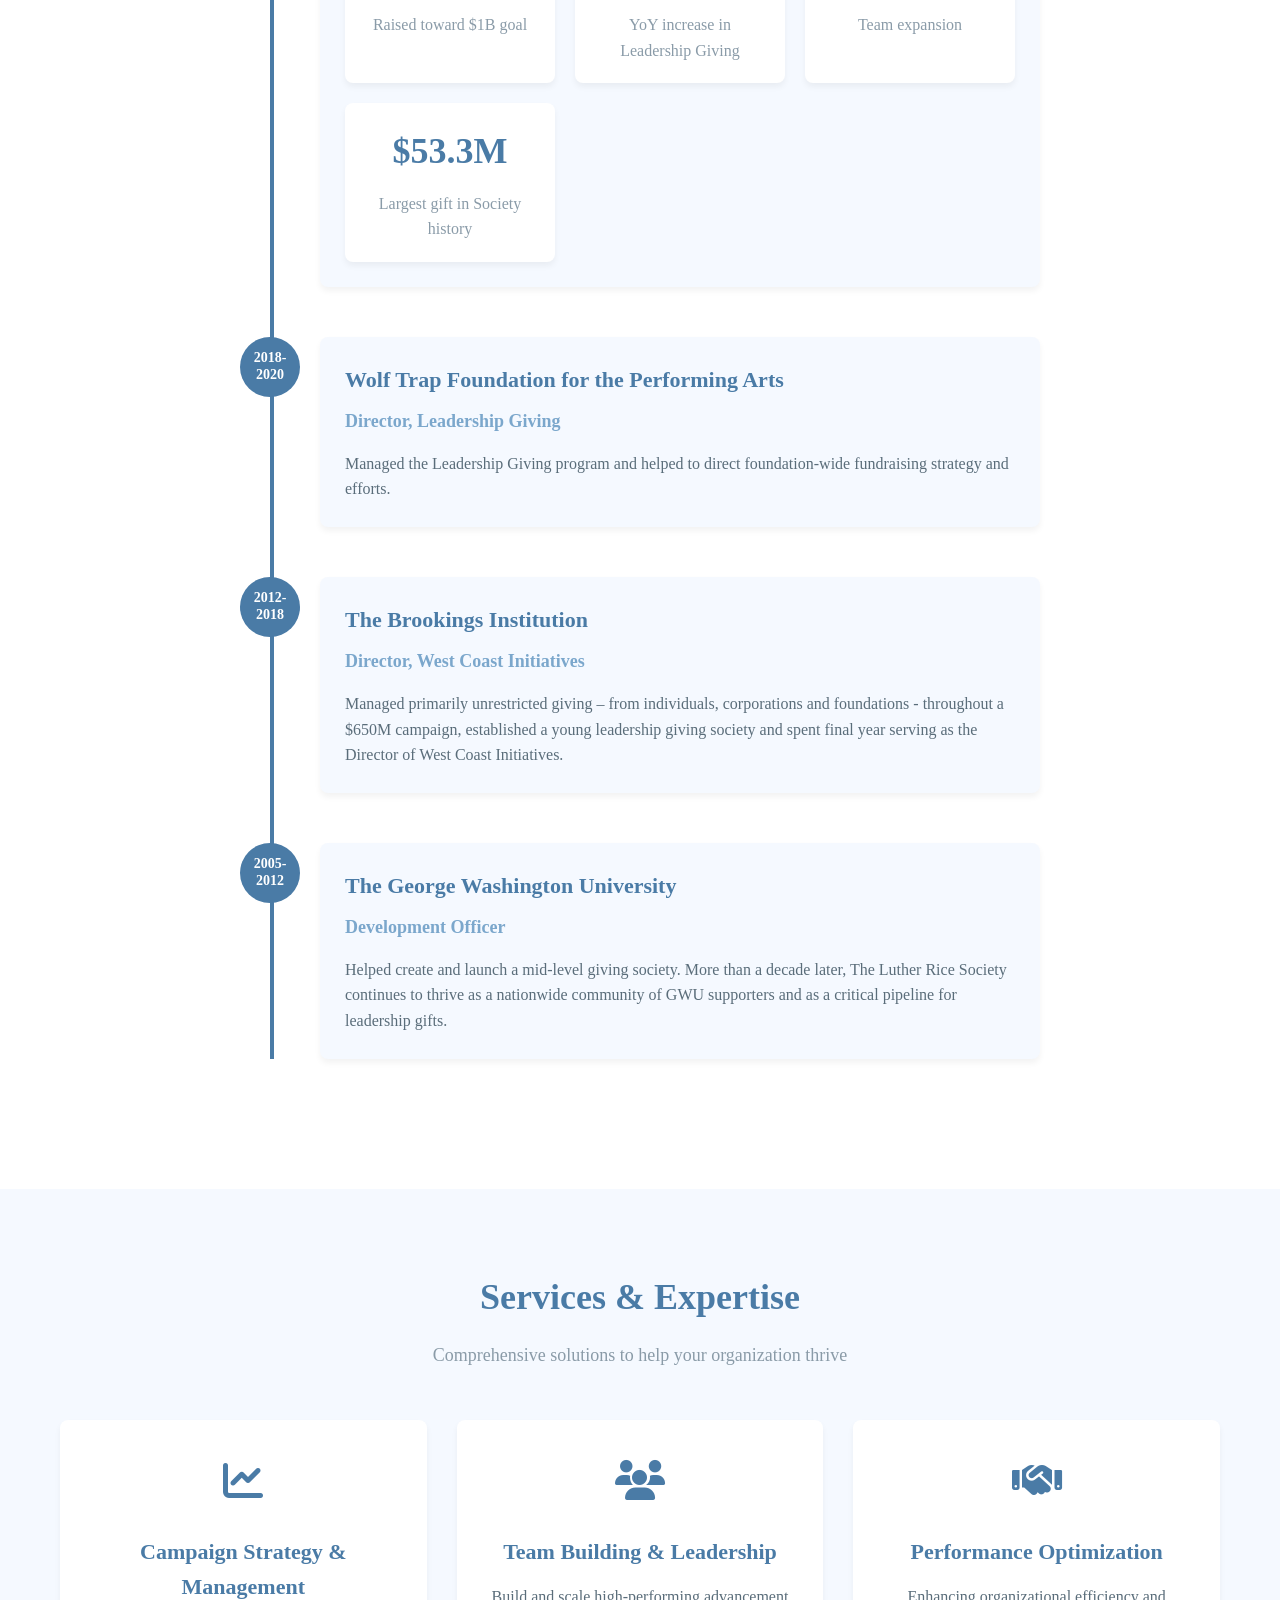
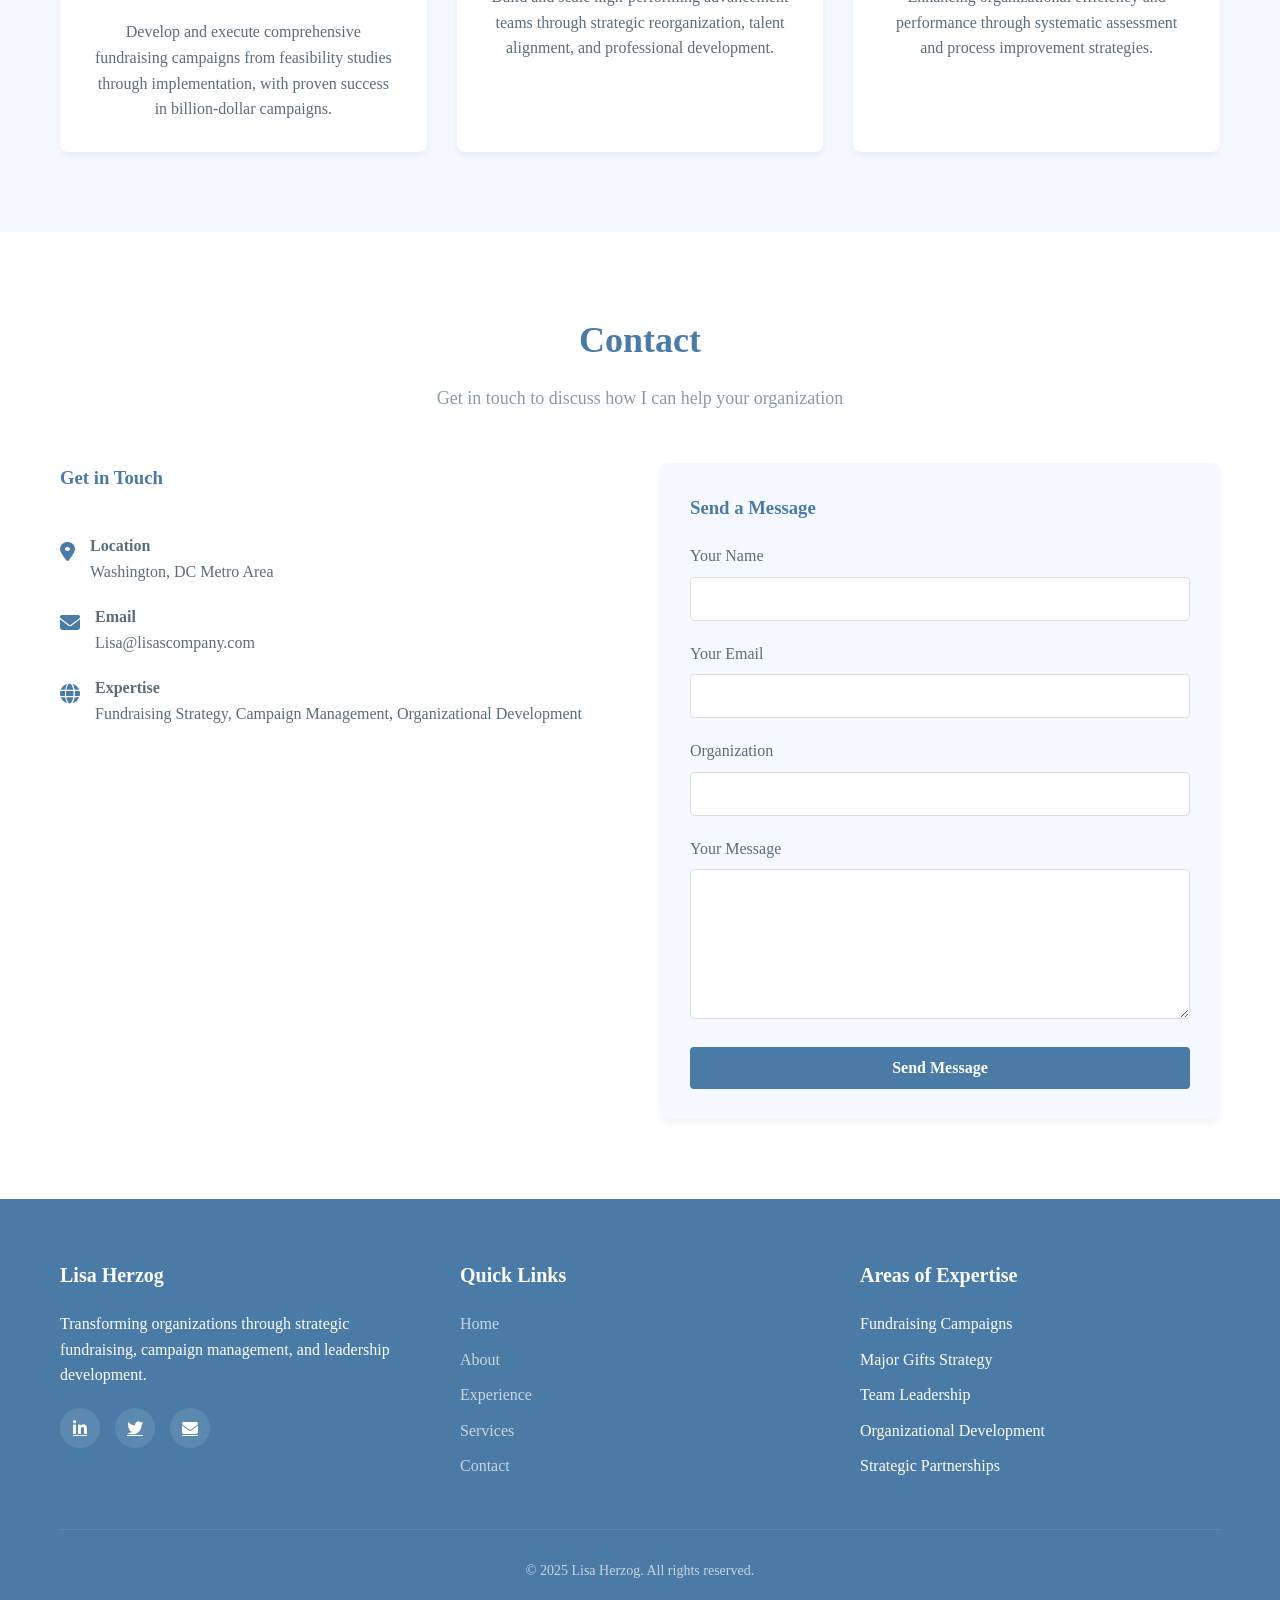
==== commit e5b511ee: "Update index.html" ====
--- a/index.html
+++ b/index.html
@@ -626,8 +626,8 @@
     <!-- Hero Section -->
     <section class="hero" id="home">
         <div class="container">
-            <h1>Strategic Fundraising Leadership</h1>
-            <p>Transforming nonprofit organizations through data-driven fundraising strategies, campaign management, and sustainable growth initiatives.</p>
+            <h1>Lisa Herzog Ventures, Experts in Strategic Fundraising Leadership</h1>
+            <p>We are a strategic consulting firm dedicated to the success of non-profits, individuals, and political entities. Our distinctive, proactive approach delivers tailored, transparent solutions that empower clients with the knowledge and tools for sustained achievement.</p>
             <div class="hero-btns">
                 <a href="#experience" class="btn">View Experience</a>
                 <a href="#contact" class="btn btn-secondary">Get in Touch</a>
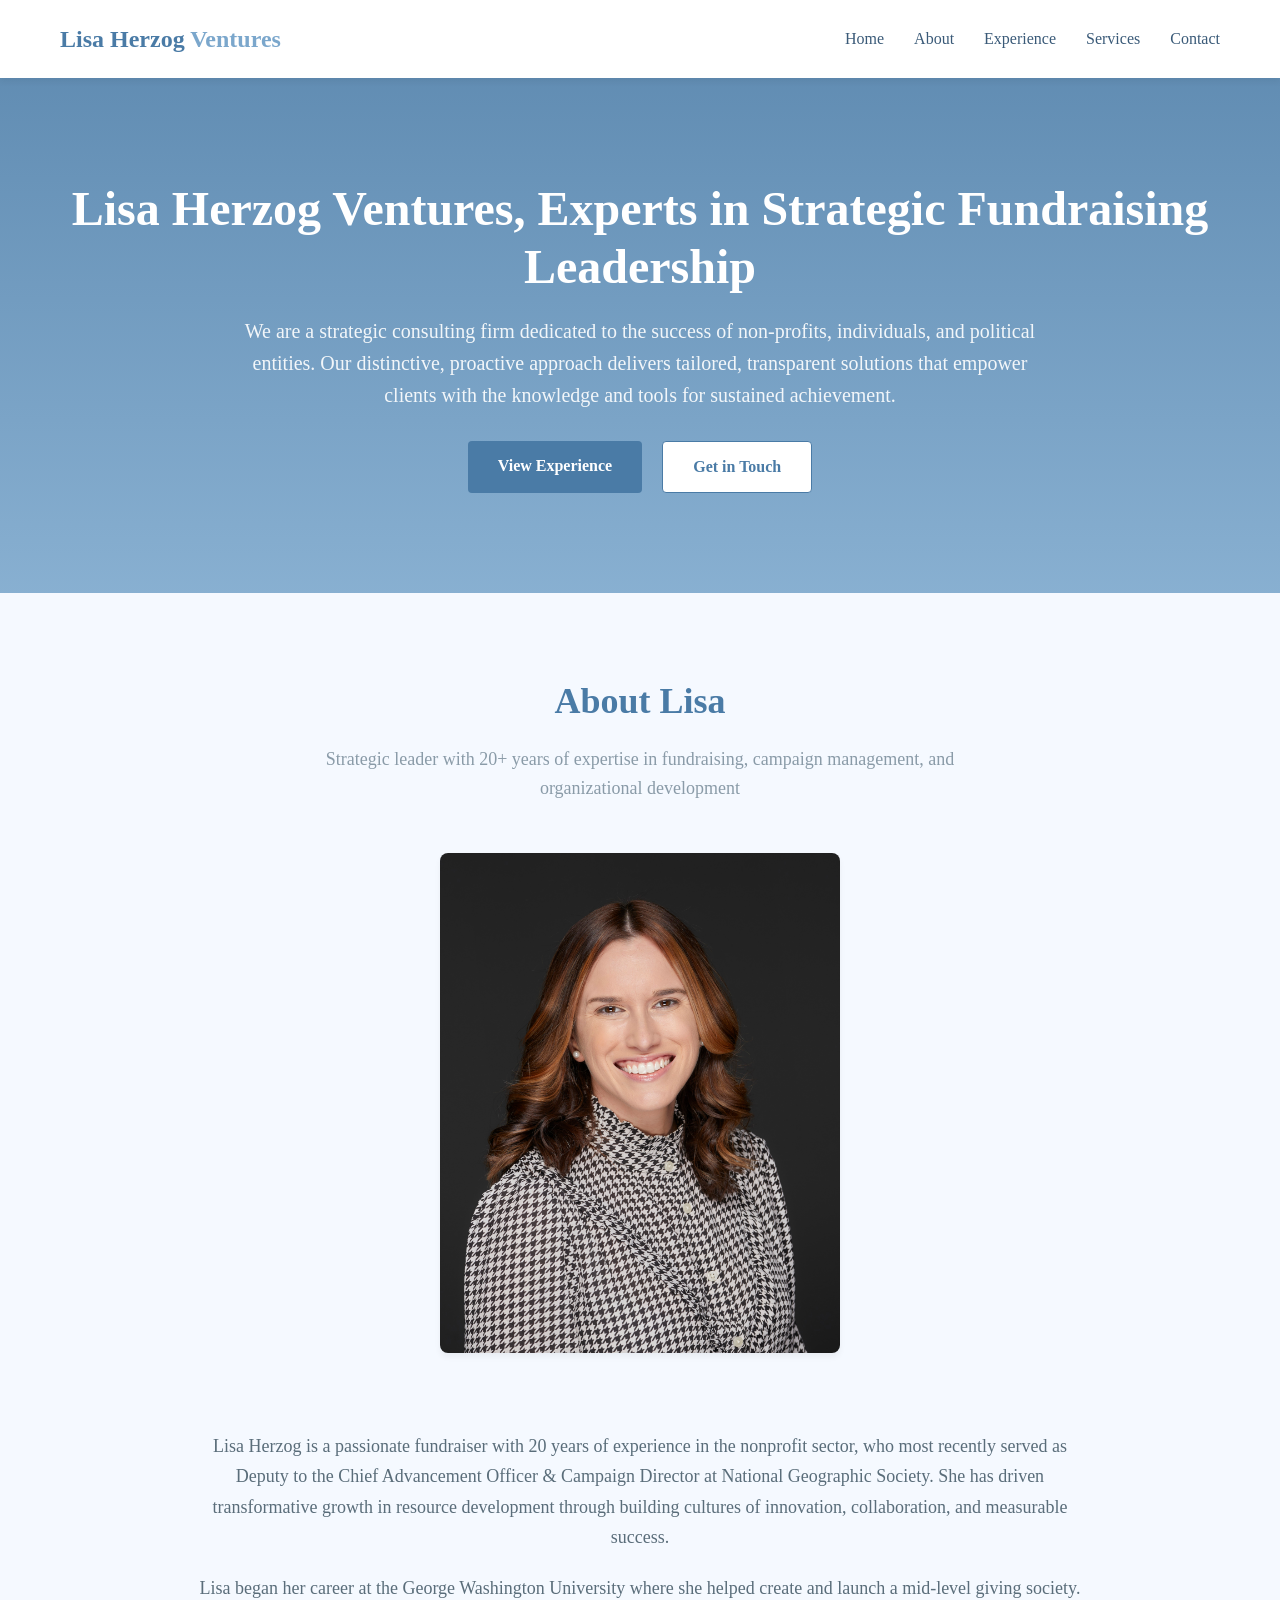
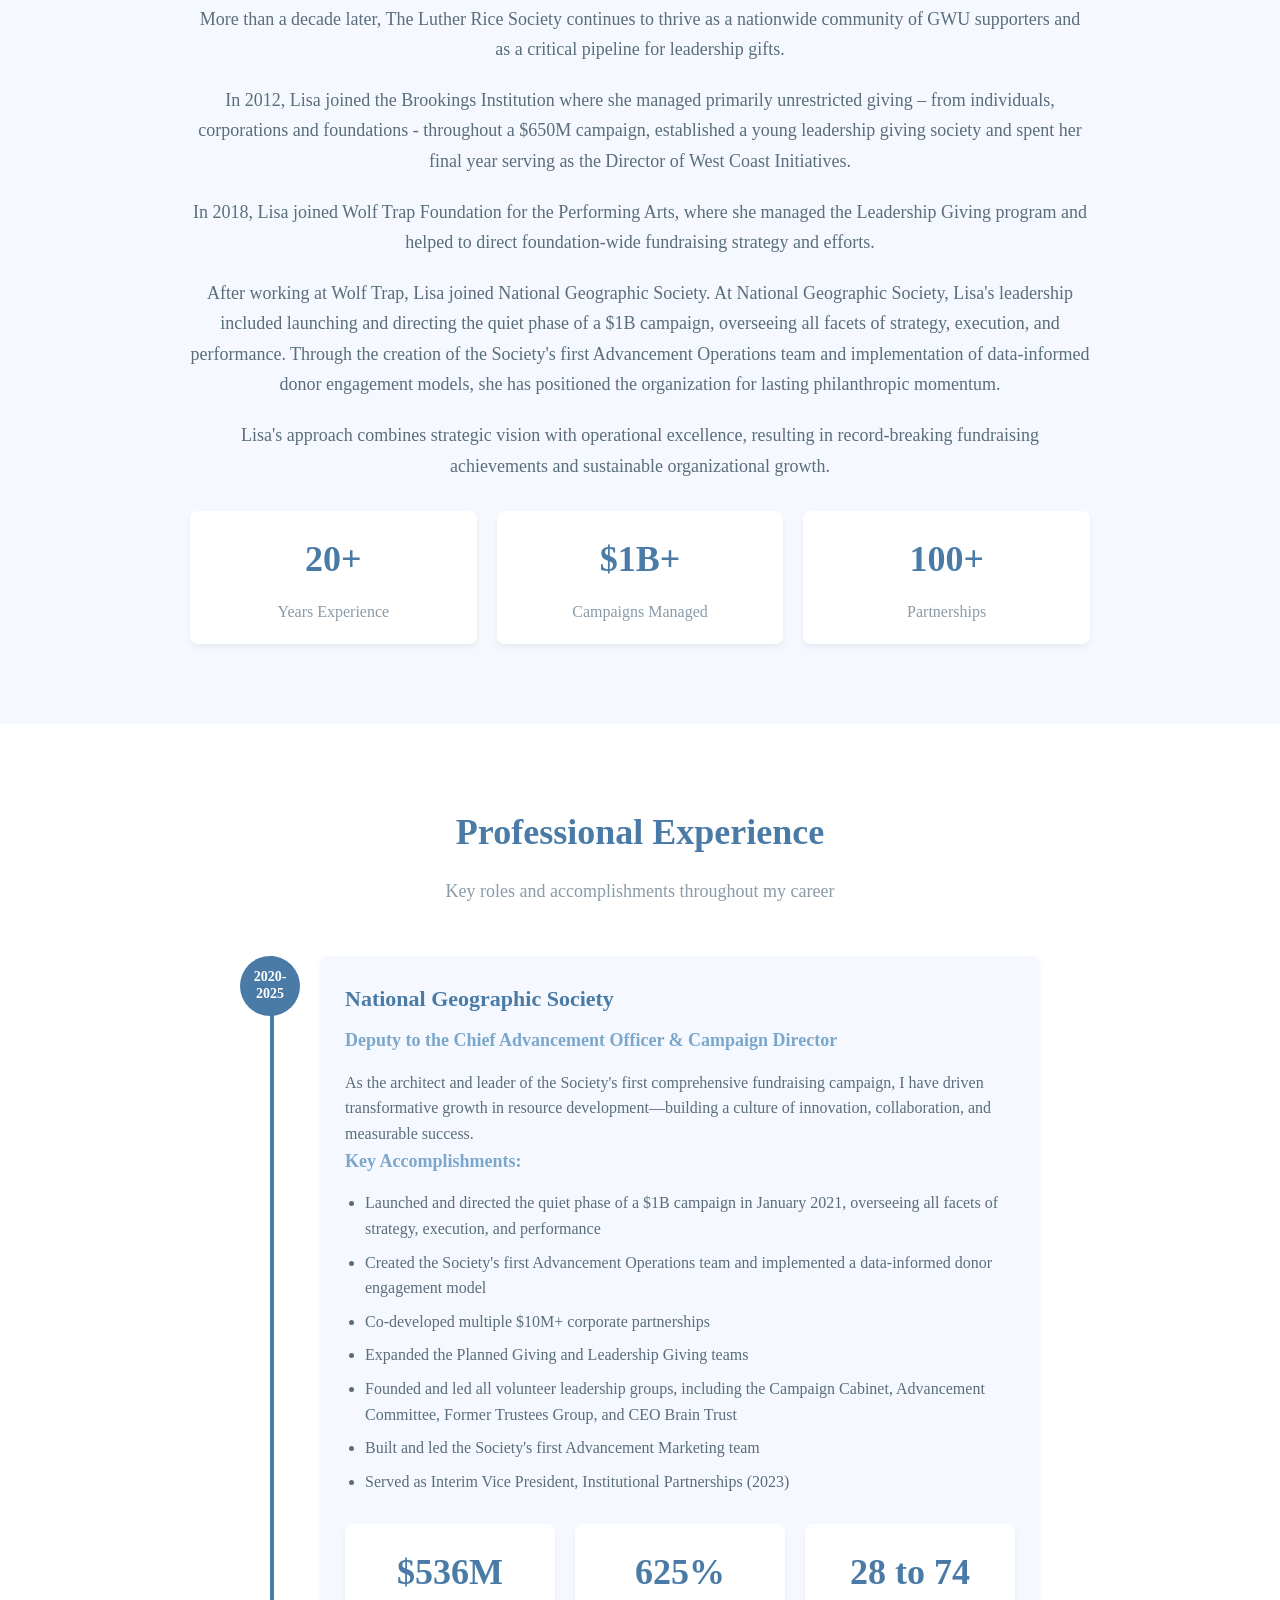
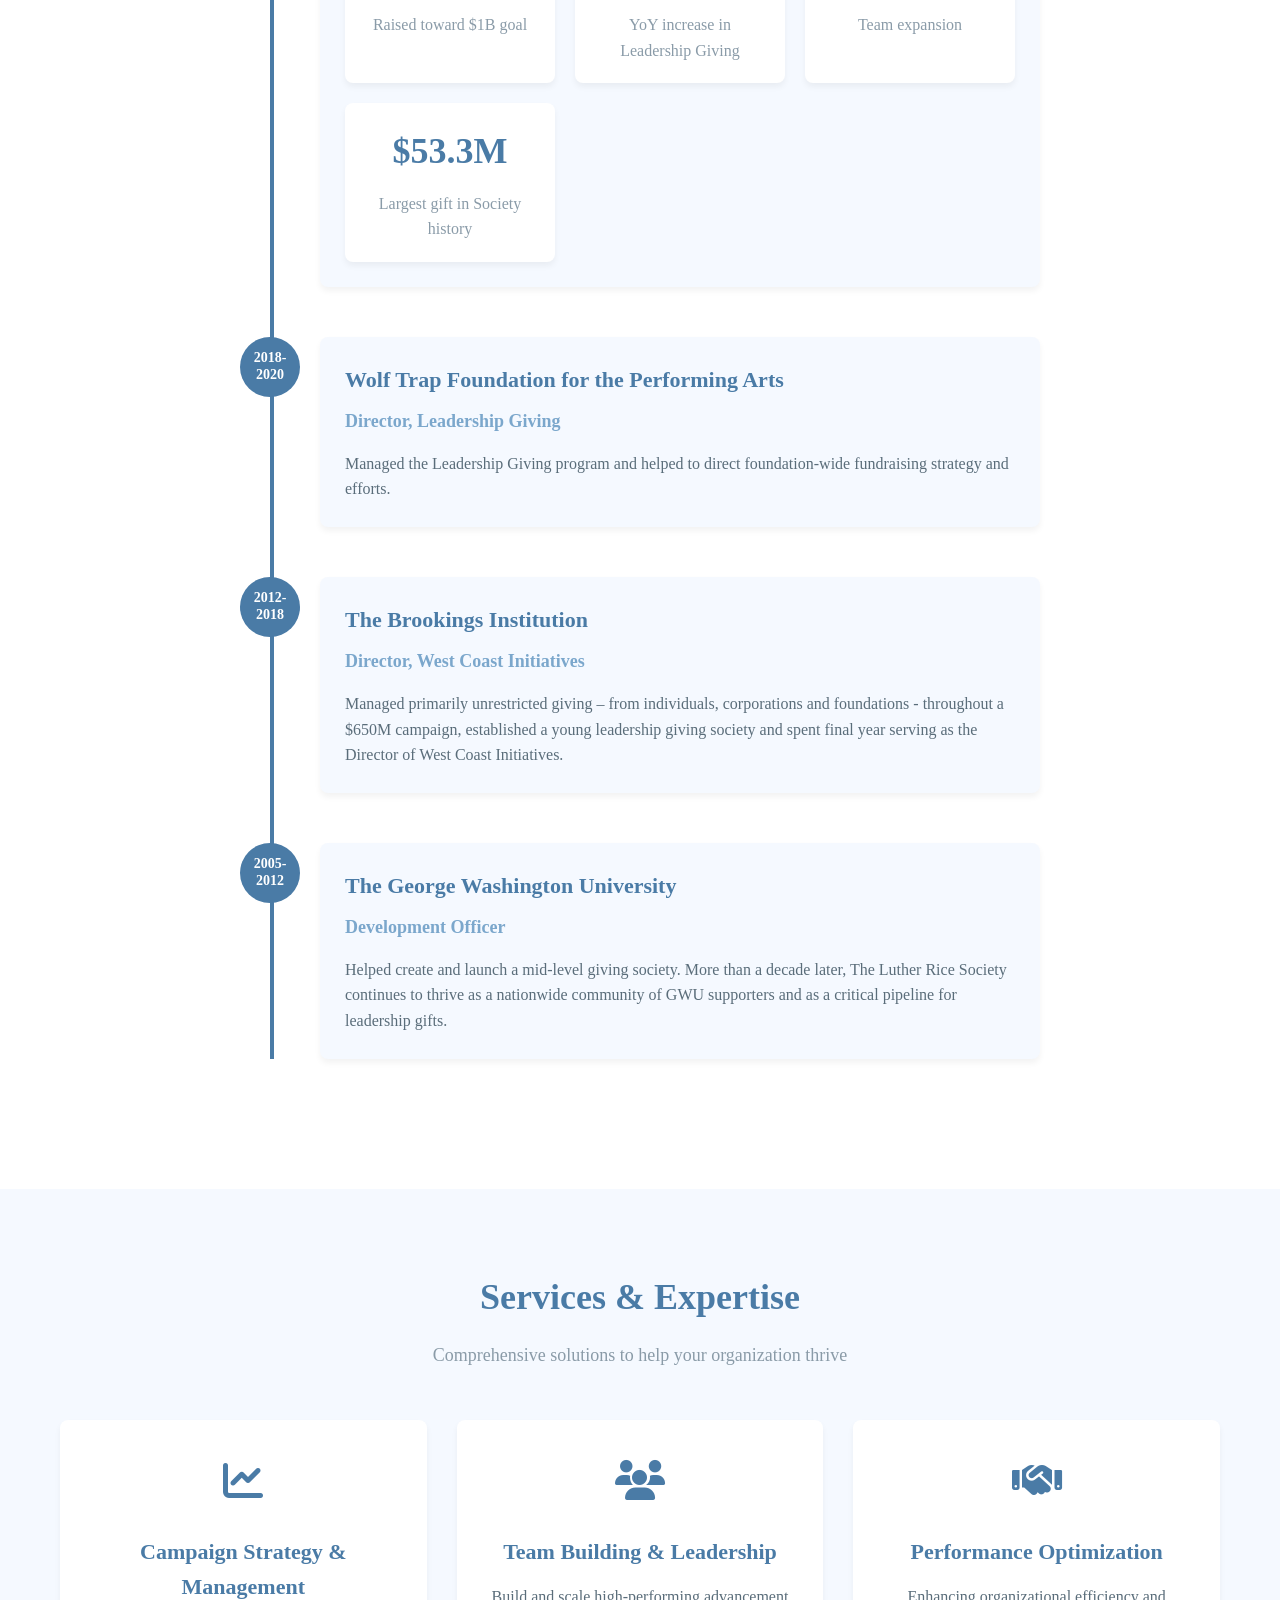
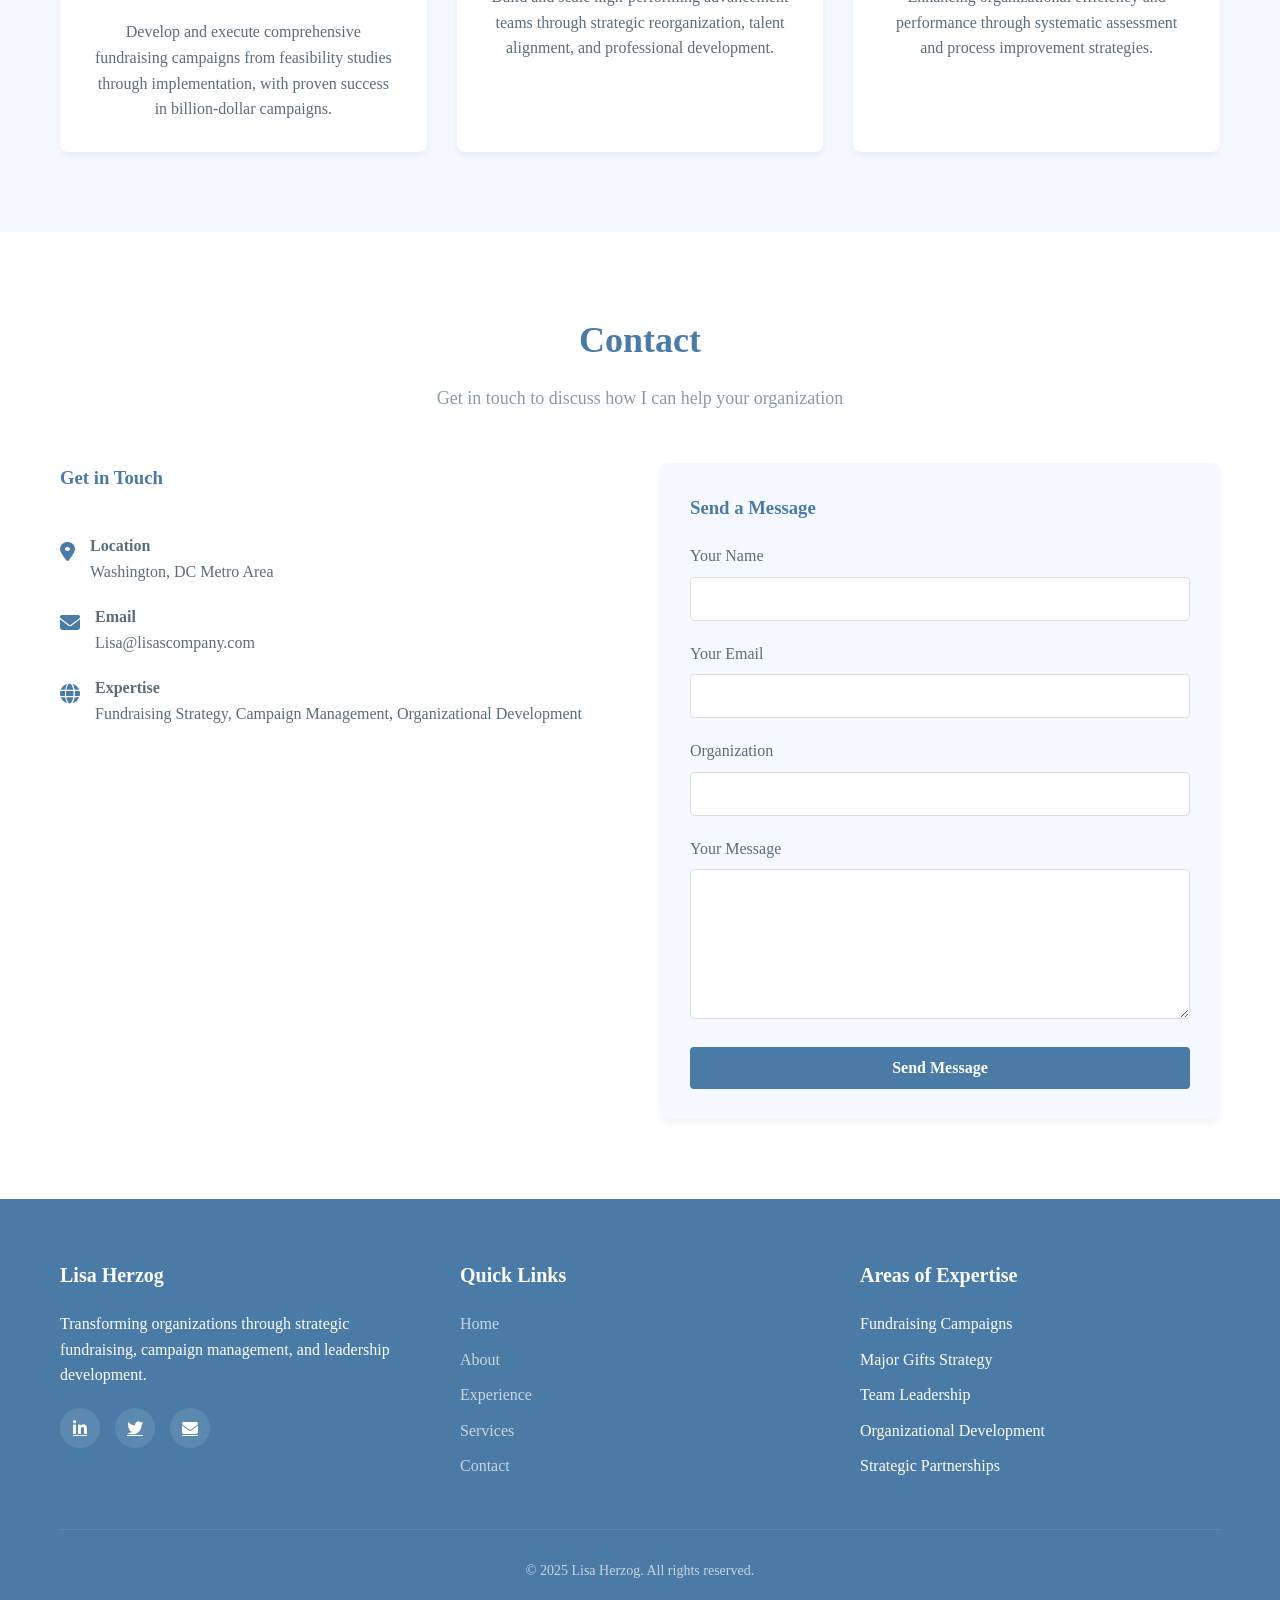
==== commit 65a5846f: "Update index.html" ====
--- a/index.html
+++ b/index.html
@@ -3,7 +3,7 @@
 <head>
     <meta charset="UTF-8">
     <meta name="viewport" content="width=device-width, initial-scale=1.0">
-    <title>Lisa Herzog | Fundraising Strategy & Leadership</title>
+    <title>Lisa Herzog Ventures | Fundraising Strategy & Leadership</title>
     <link rel="stylesheet" href="https://cdnjs.cloudflare.com/ajax/libs/font-awesome/6.4.0/css/all.min.css">
     <style>
         /* Base Styles */
@@ -608,7 +608,7 @@
     <header>
         <div class="container">
             <nav class="navbar">
-                <a href="#" class="logo">Lisa <span>Herzog</span></a>
+                <a href="#" class="logo">Lisa Herzog <span>Ventures</span></a>
                 <ul class="nav-links">
                     <li><a href="#home">Home</a></li>
                     <li><a href="#about">About</a></li>
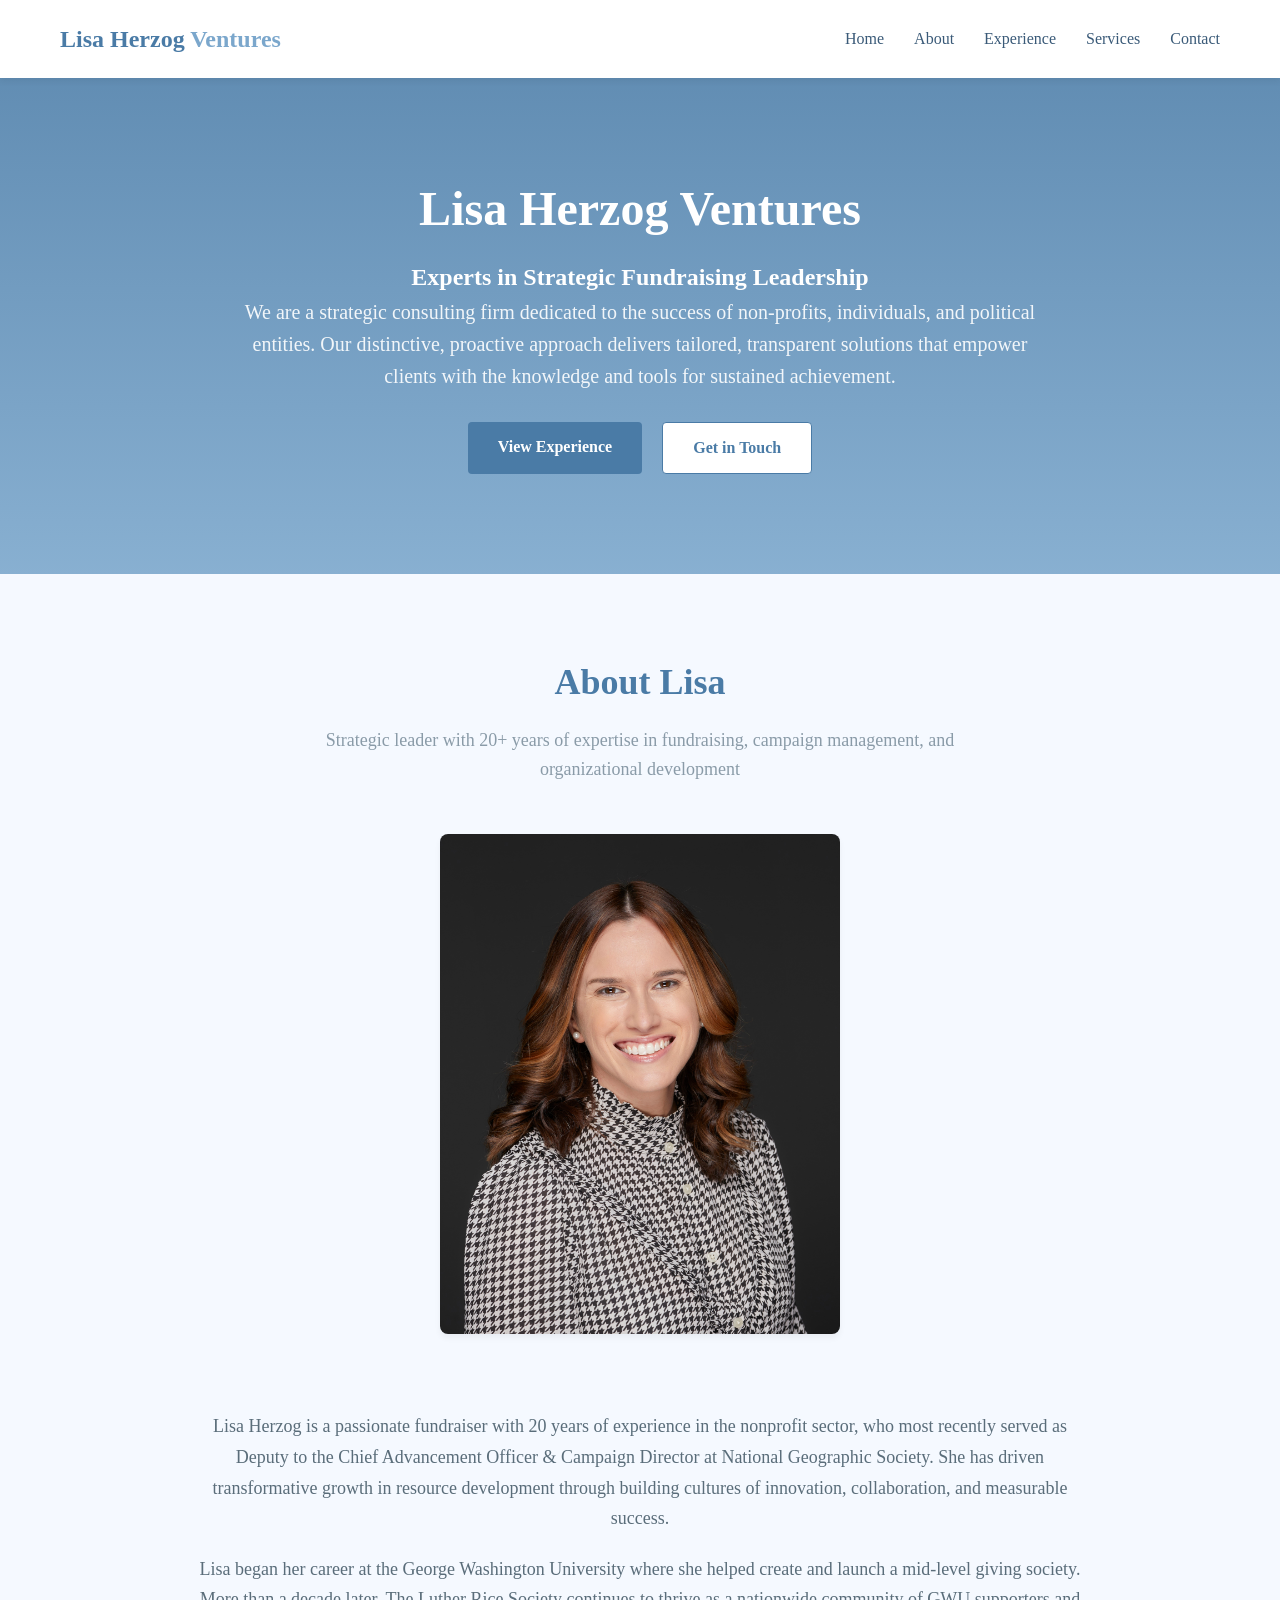
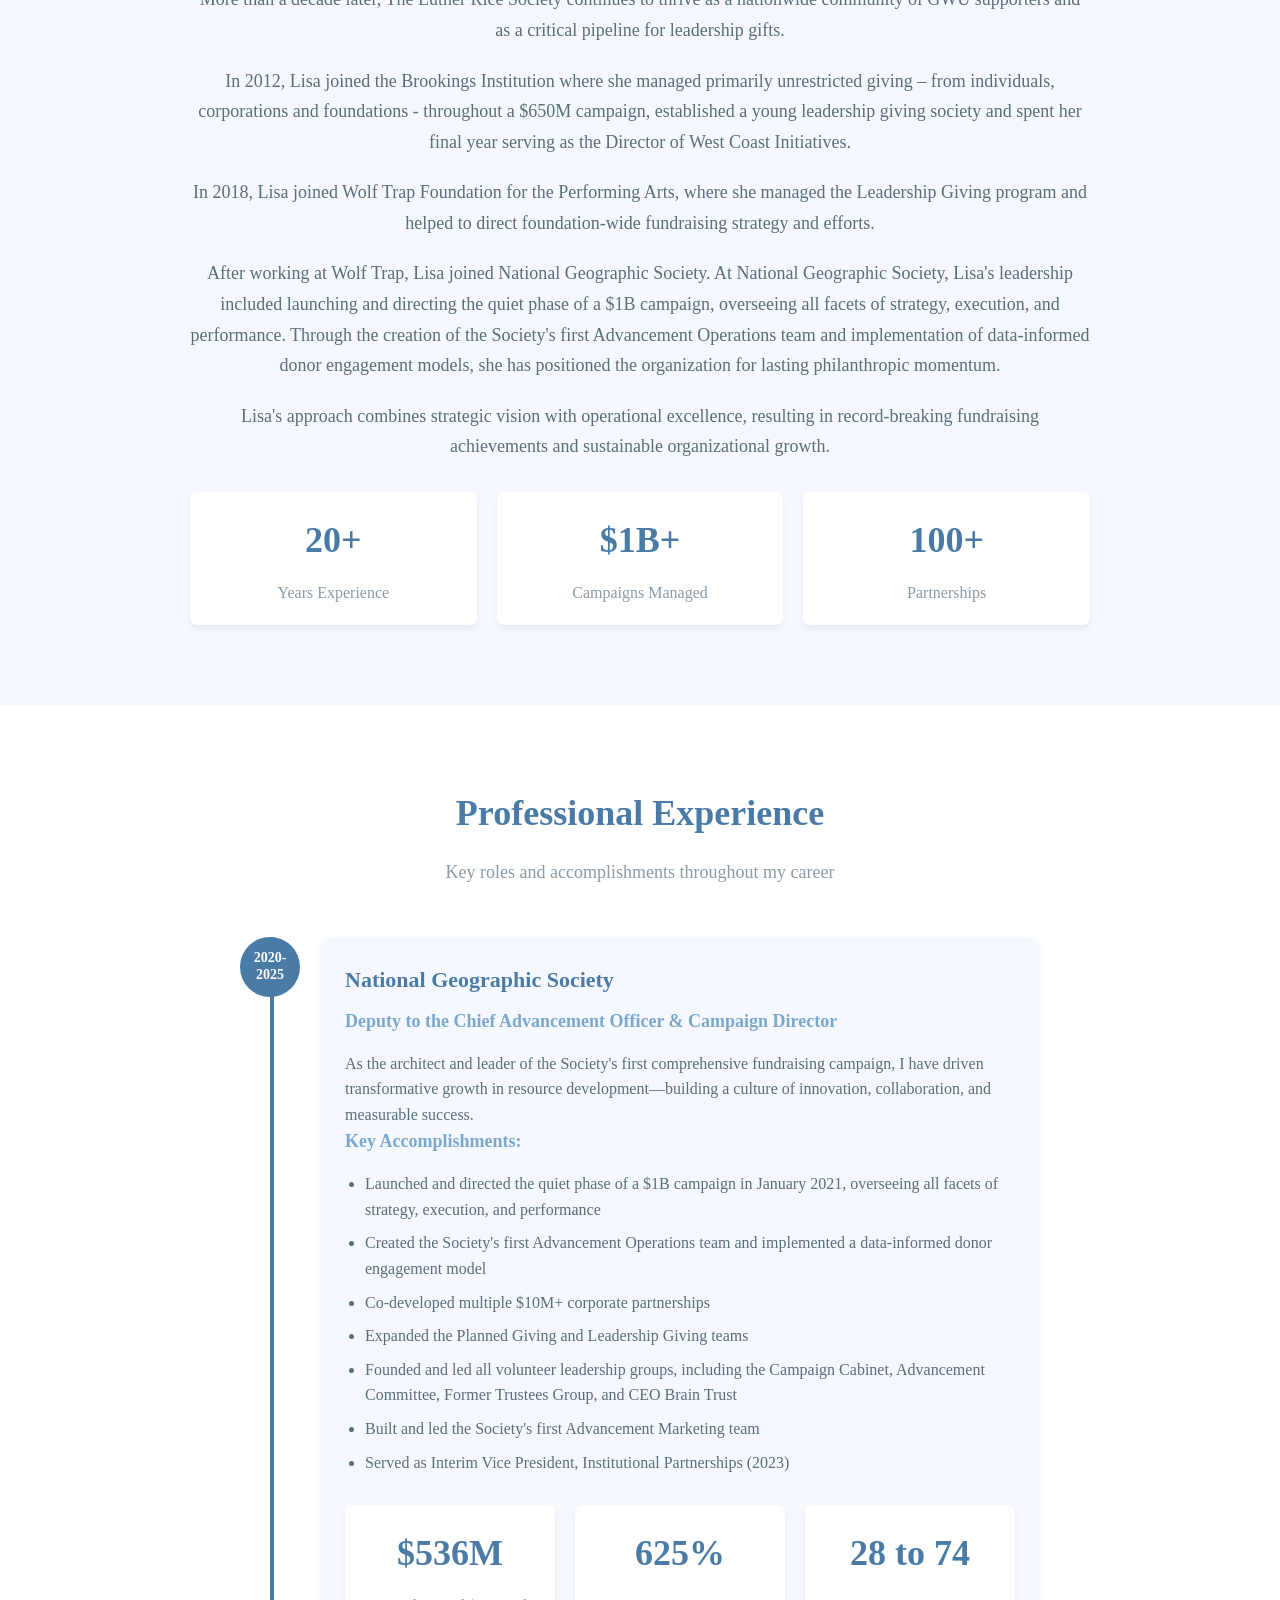
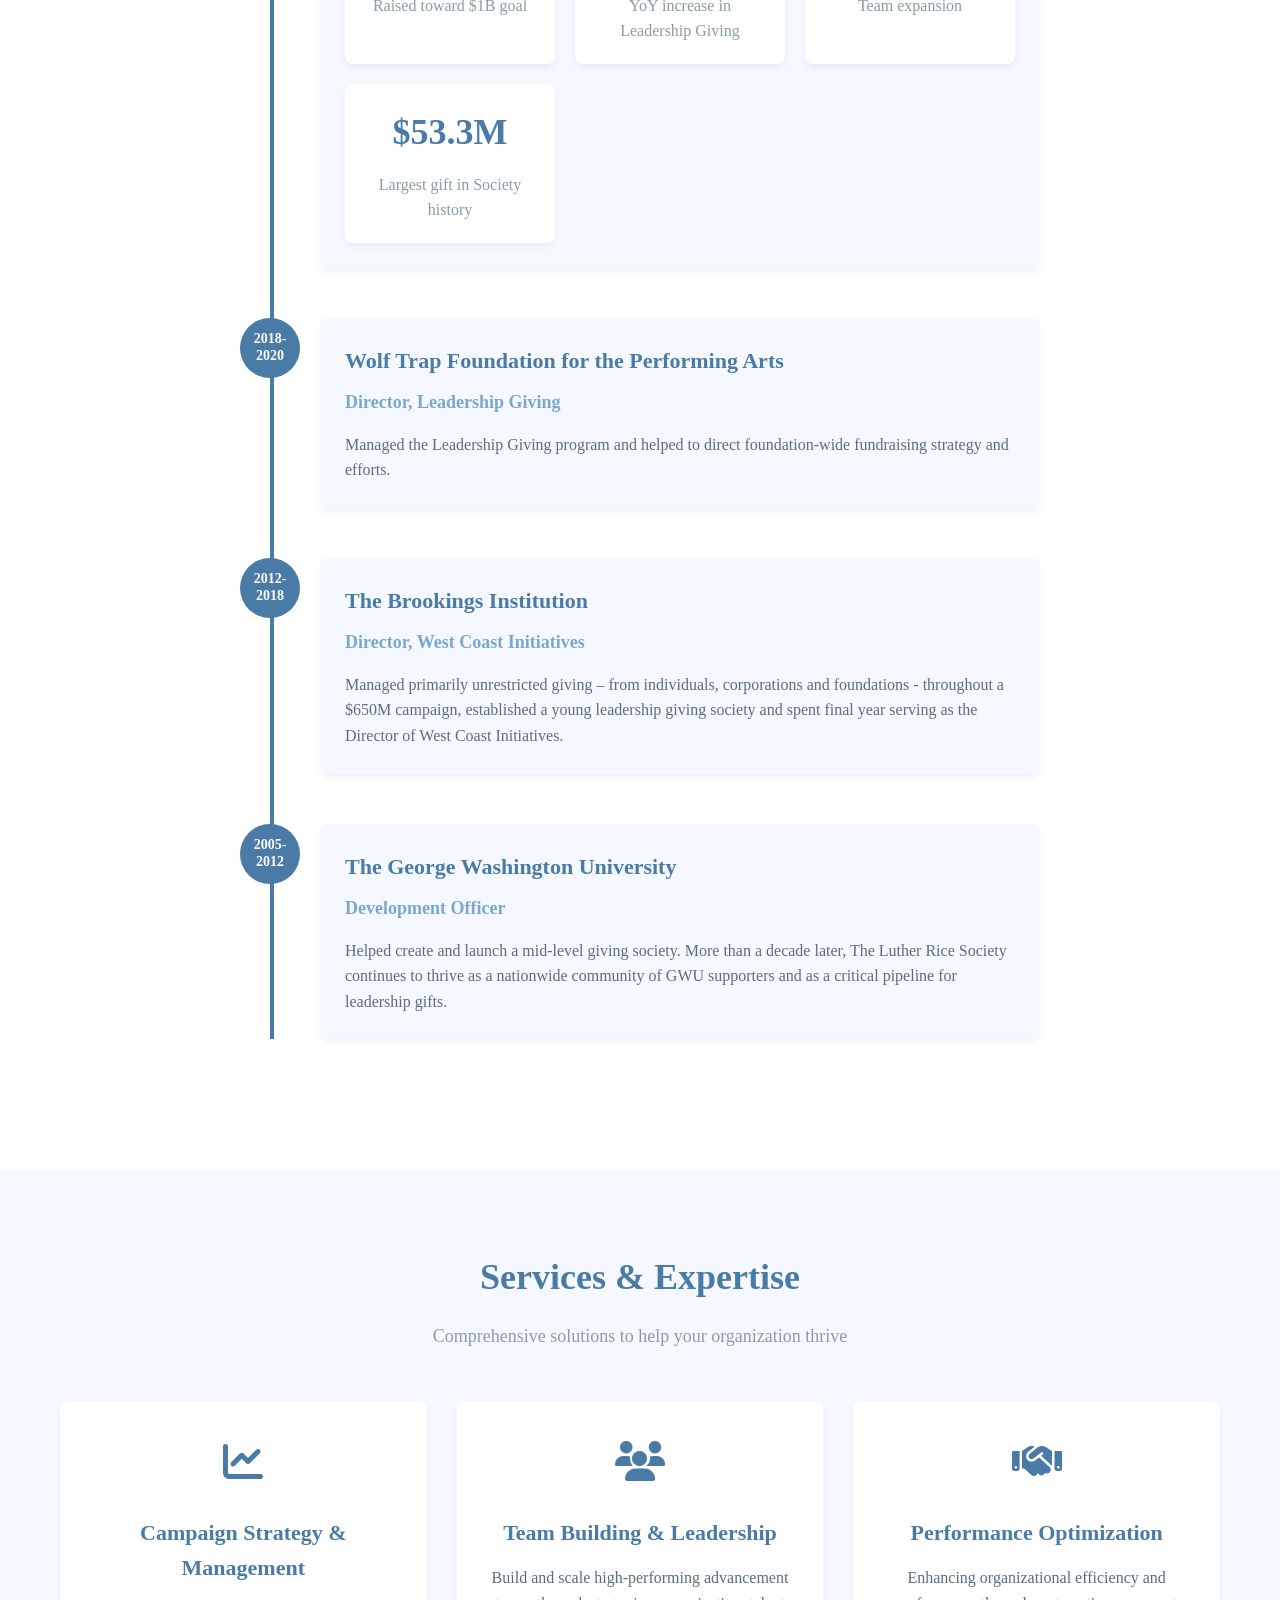
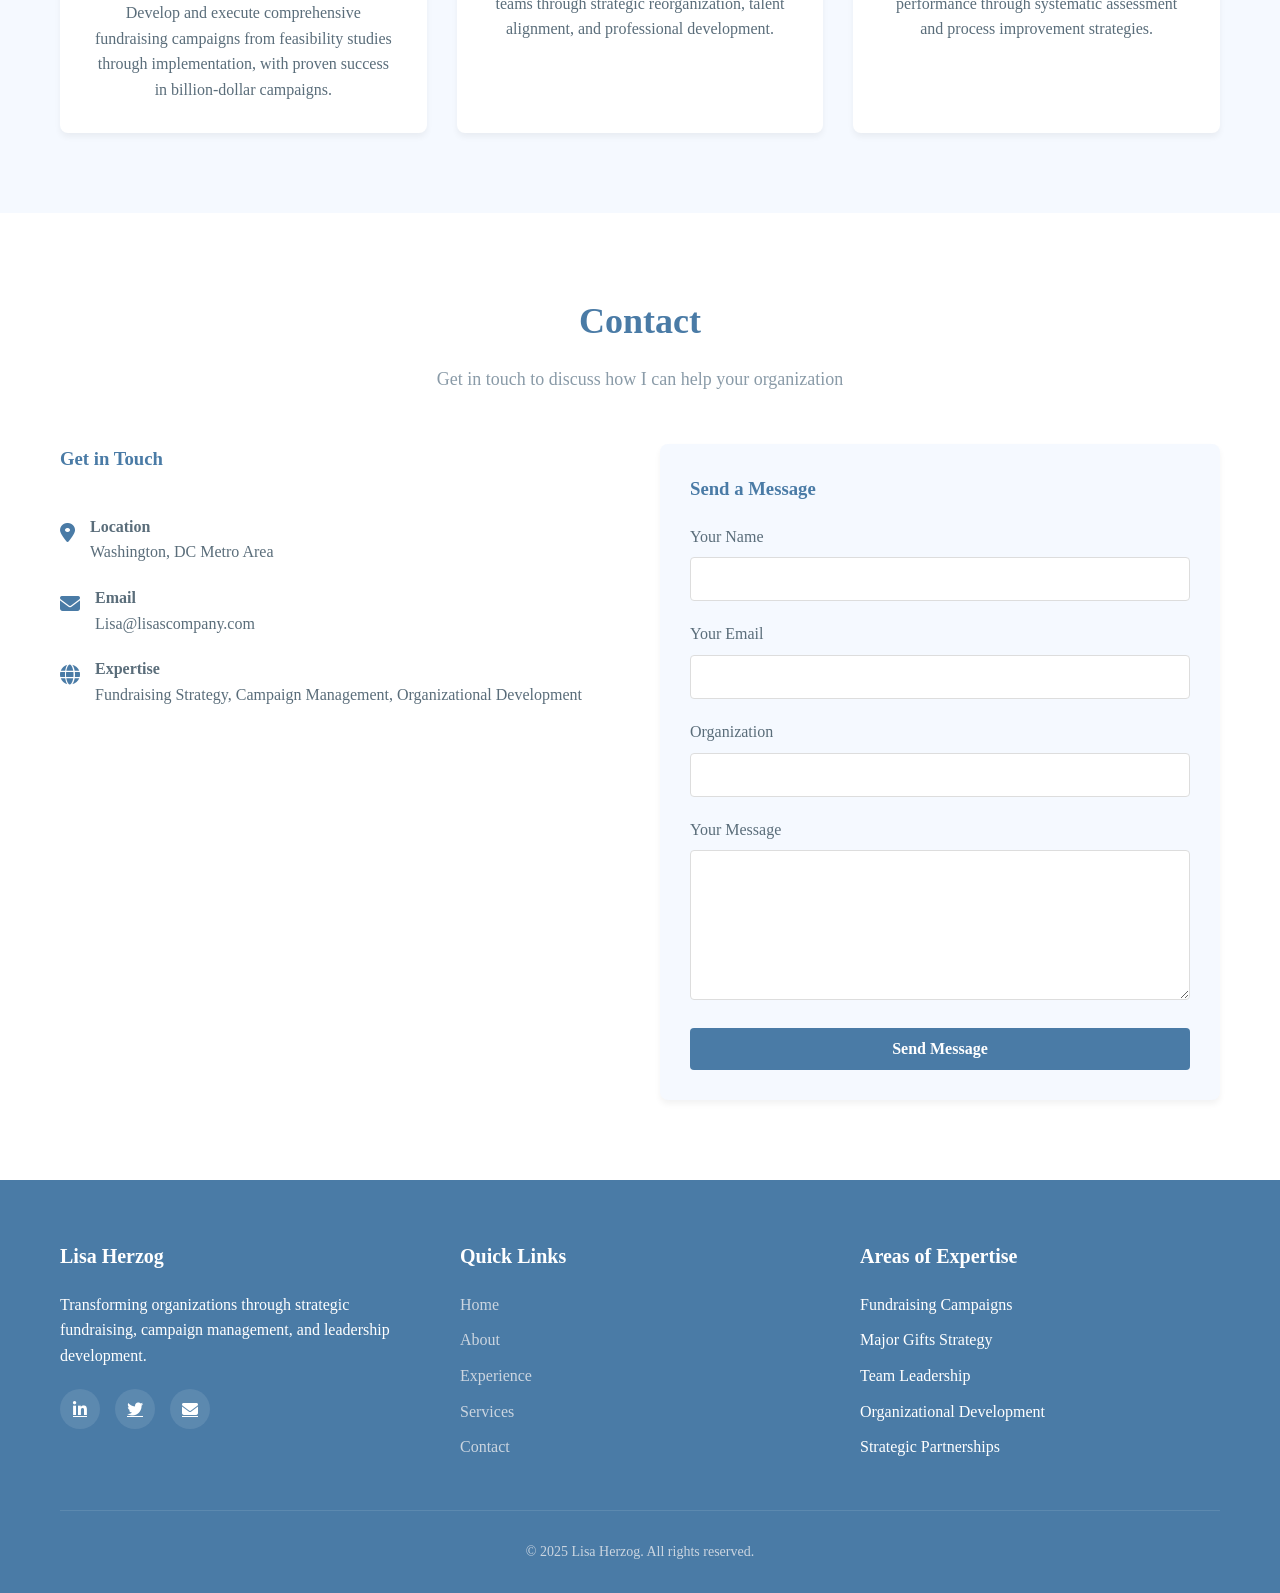
==== commit 8a46c9ce: "Update index.html" ====
--- a/index.html
+++ b/index.html
@@ -626,7 +626,8 @@
     <!-- Hero Section -->
     <section class="hero" id="home">
         <div class="container">
-            <h1>Lisa Herzog Ventures, Experts in Strategic Fundraising Leadership</h1>
+            <h1>Lisa Herzog Ventures</h1>
+            <h2>Experts in Strategic Fundraising Leadership</h2>
             <p>We are a strategic consulting firm dedicated to the success of non-profits, individuals, and political entities. Our distinctive, proactive approach delivers tailored, transparent solutions that empower clients with the knowledge and tools for sustained achievement.</p>
             <div class="hero-btns">
                 <a href="#experience" class="btn">View Experience</a>
